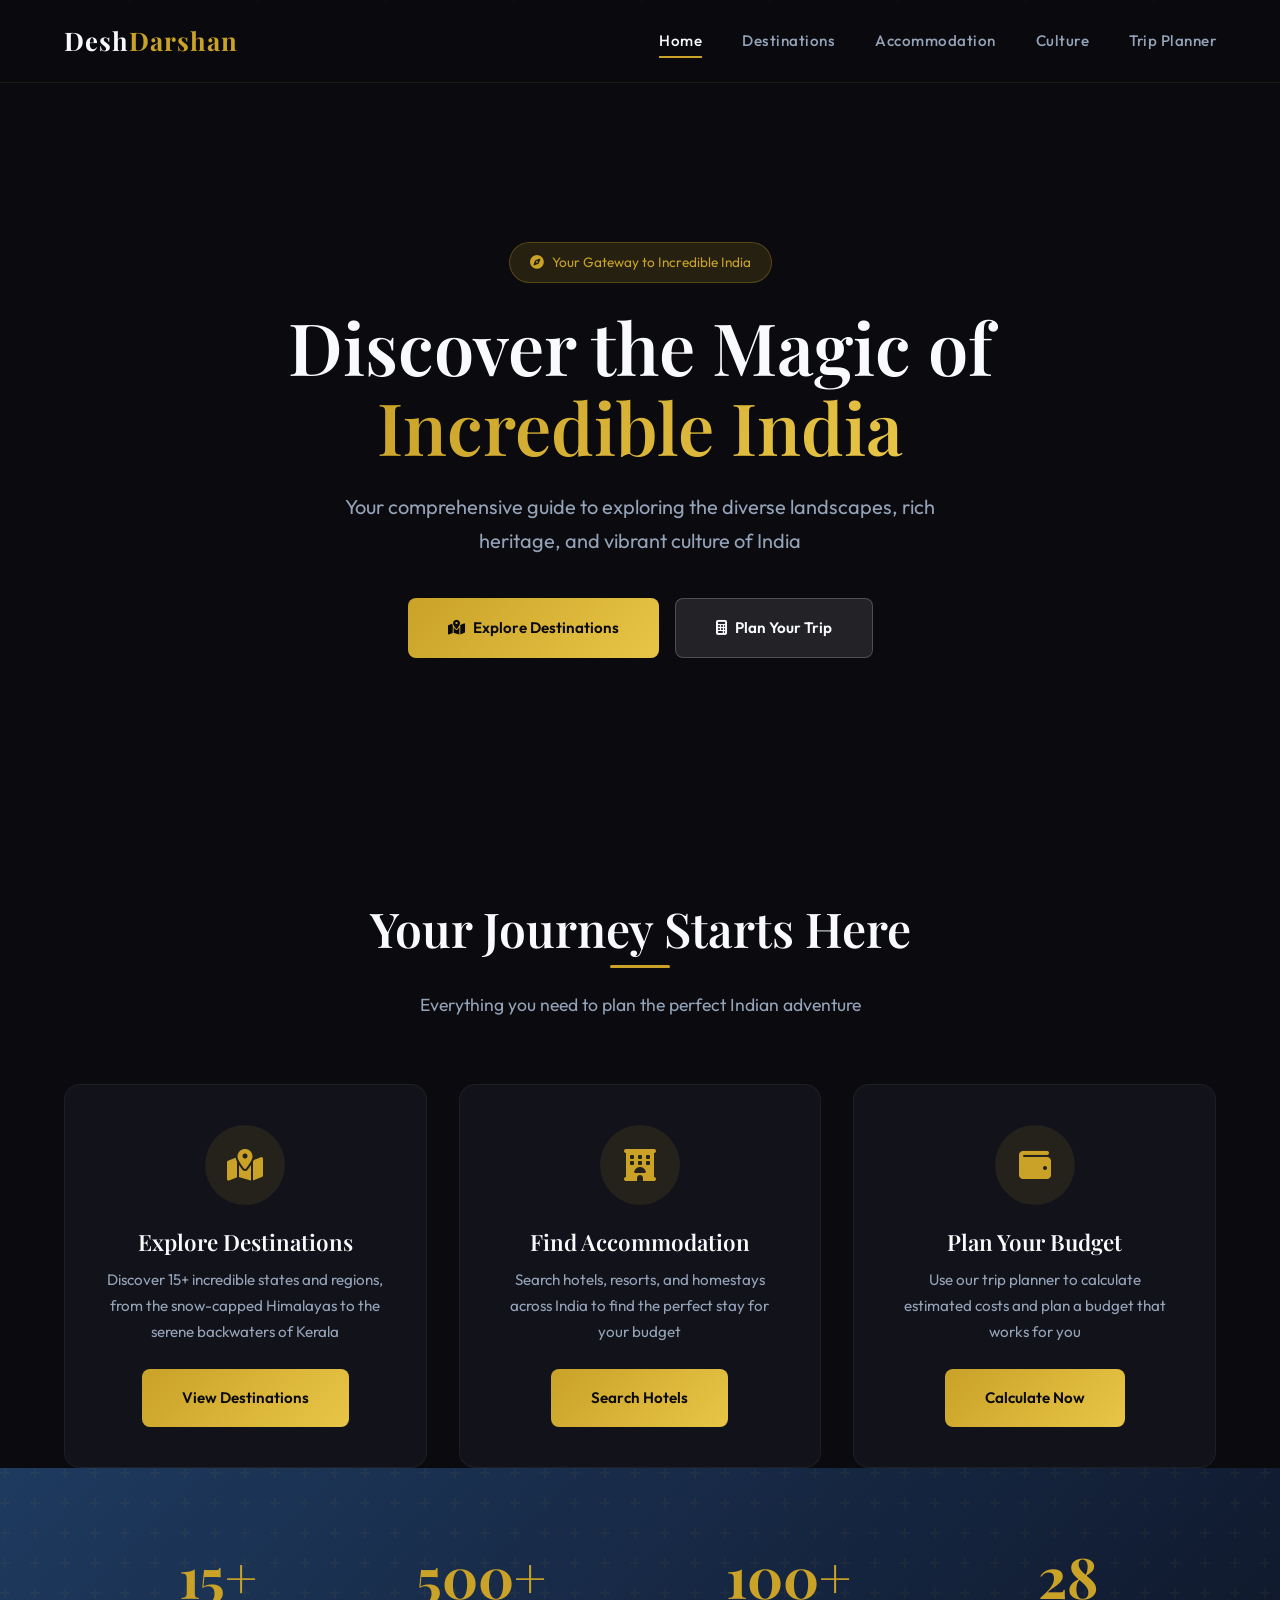
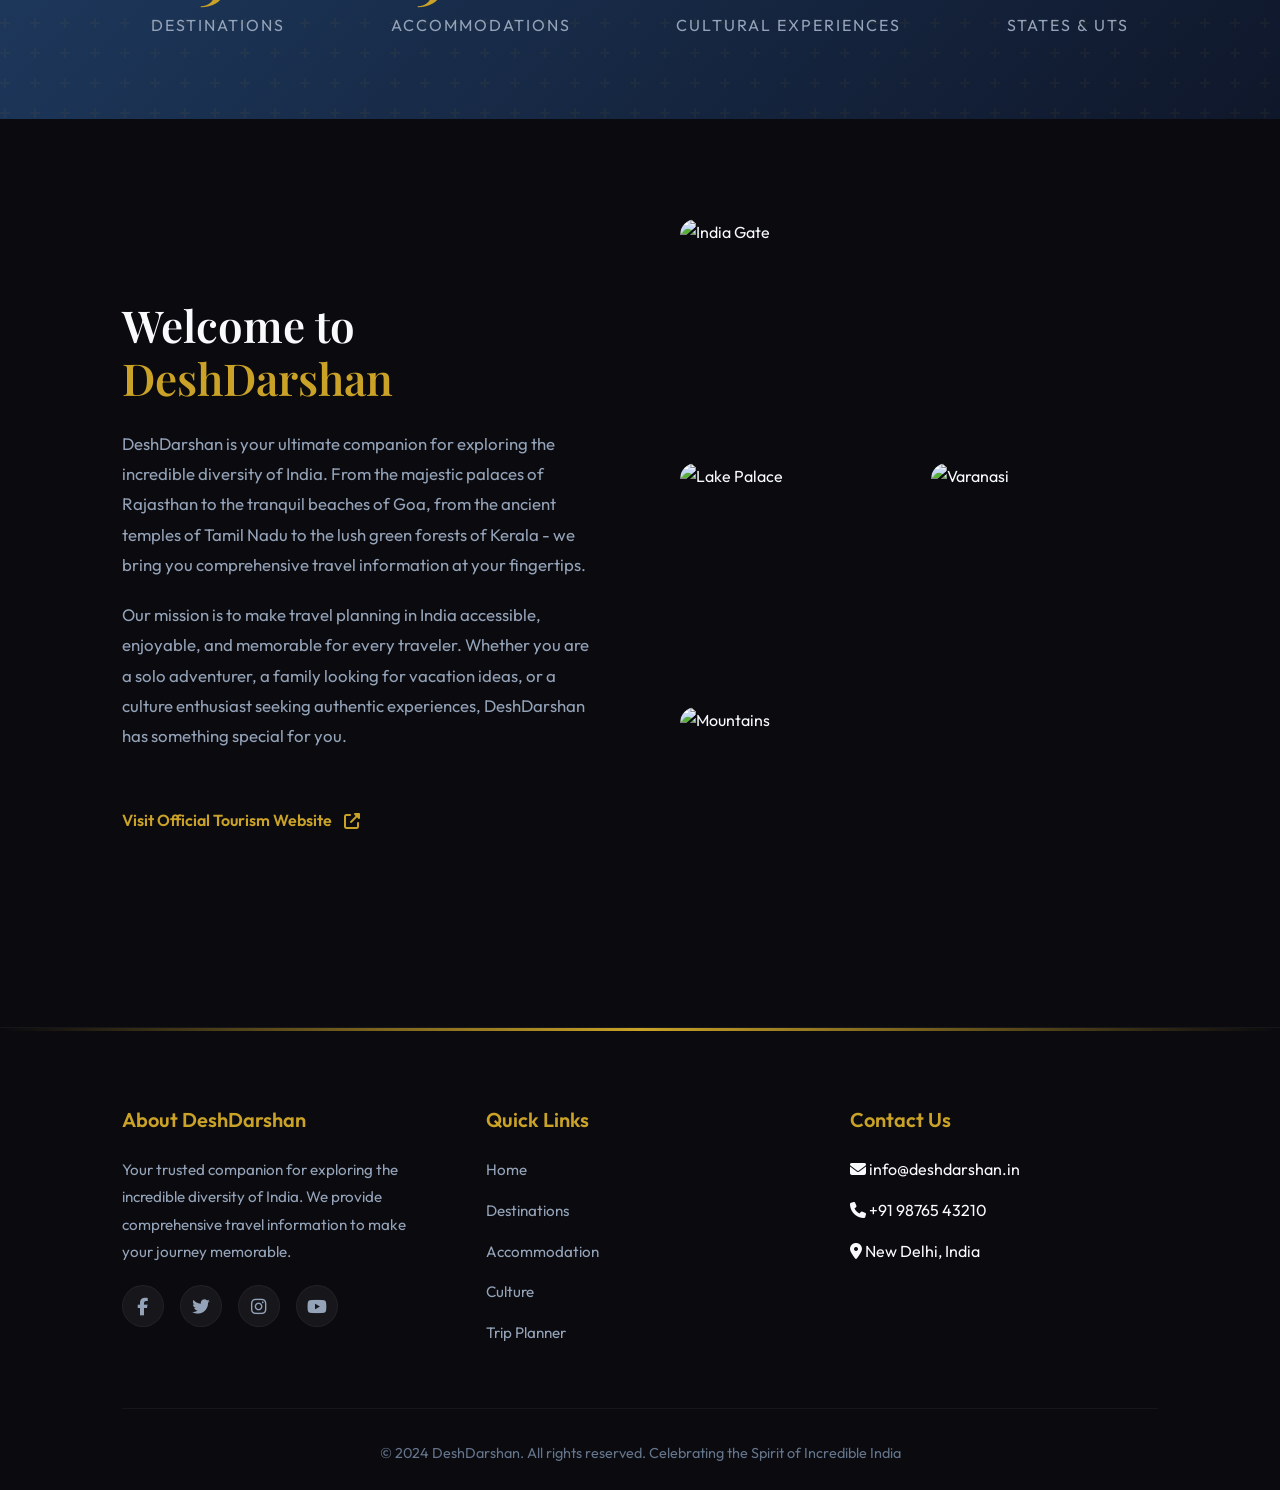
==== index.html @ c4e01e89 "DeshDarshan - India Travel Planner" ====
<!DOCTYPE html>
<html lang="en">
<head>
    <meta charset="UTF-8">
    <meta name="viewport" content="width=device-width, initial-scale=1.0">
    <title>DeshDarshan - Smart Indian Travel Planner</title>
    <link rel="stylesheet" href="css/styles.css">
    <link rel="stylesheet" href="https://cdnjs.cloudflare.com/ajax/libs/font-awesome/6.5.1/css/all.min.css">
</head>
<body>
    <nav class="navbar">
        <a href="index.html" class="logo">Desh<span>Darshan</span></a>
        <ul class="nav-links">
            <li><a href="index.html" class="active">Home</a></li>
            <li><a href="destinations.html">Destinations</a></li>
            <li><a href="accommodation.html">Accommodation</a></li>
            <li><a href="culture.html">Culture</a></li>
            <li><a href="tripplanner.html">Trip Planner</a></li>
        </ul>
        <div class="mobile-toggle">
            <span></span>
            <span></span>
            <span></span>
        </div>
    </nav>

    <section class="hero">
        <div class="hero-bg">
            <img src="https://images.unsplash.com/photo-1524492412937-b28074a5d7da?w=1920&q=80" alt="Taj Mahal">
        </div>
        <div class="hero-overlay"></div>
        <div class="hero-particles">
            <div class="particle" style="left: 10%; animation-delay: 0s;"></div>
            <div class="particle" style="left: 20%; animation-delay: 2s;"></div>
            <div class="particle" style="left: 30%; animation-delay: 4s;"></div>
            <div class="particle" style="left: 40%; animation-delay: 1s;"></div>
            <div class="particle" style="left: 50%; animation-delay: 3s;"></div>
            <div class="particle" style="left: 60%; animation-delay: 5s;"></div>
            <div class="particle" style="left: 70%; animation-delay: 2.5s;"></div>
            <div class="particle" style="left: 80%; animation-delay: 4.5s;"></div>
            <div class="particle" style="left: 90%; animation-delay: 1.5s;"></div>
        </div>
        <div class="hero-content">
            <div class="hero-badge">
                <i class="fas fa-compass"></i>
                Your Gateway to Incredible India
            </div>
            <h1>Discover the Magic of <span>Incredible India</span></h1>
            <p>Your comprehensive guide to exploring the diverse landscapes, rich heritage, and vibrant culture of India</p>
            <div class="hero-buttons">
                <a href="destinations.html" class="btn btn-primary">
                    <i class="fas fa-map-marked-alt"></i> Explore Destinations
                </a>
                <a href="tripplanner.html" class="btn btn-secondary">
                    <i class="fas fa-calculator"></i> Plan Your Trip
                </a>
            </div>
        </div>
    </section>

    <section class="container">
        <div class="section-header">
            <h2>Your Journey Starts <span>Here</span></h2>
            <p>Everything you need to plan the perfect Indian adventure</p>
        </div>
        <div class="features-grid">
            <div class="feature-card">
                <div class="feature-icon">
                    <i class="fas fa-map-marked-alt"></i>
                </div>
                <h3>Explore Destinations</h3>
                <p>Discover 15+ incredible states and regions, from the snow-capped Himalayas to the serene backwaters of Kerala</p>
                <a href="destinations.html" class="btn btn-primary">View Destinations</a>
            </div>
            <div class="feature-card">
                <div class="feature-icon">
                    <i class="fas fa-hotel"></i>
                </div>
                <h3>Find Accommodation</h3>
                <p>Search hotels, resorts, and homestays across India to find the perfect stay for your budget</p>
                <a href="accommodation.html" class="btn btn-primary">Search Hotels</a>
            </div>
            <div class="feature-card">
                <div class="feature-icon">
                    <i class="fas fa-wallet"></i>
                </div>
                <h3>Plan Your Budget</h3>
                <p>Use our trip planner to calculate estimated costs and plan a budget that works for you</p>
                <a href="tripplanner.html" class="btn btn-primary">Calculate Now</a>
            </div>
        </div>
    </section>

    <div class="stats-bar">
        <div class="container">
            <div class="stats-grid">
                <div class="stat-item">
                    <div class="stat-number">15+</div>
                    <div class="stat-label">Destinations</div>
                </div>
                <div class="stat-item">
                    <div class="stat-number">500+</div>
                    <div class="stat-label">Accommodations</div>
                </div>
                <div class="stat-item">
                    <div class="stat-number">100+</div>
                    <div class="stat-label">Cultural Experiences</div>
                </div>
                <div class="stat-item">
                    <div class="stat-number">28</div>
                    <div class="stat-label">States & UTs</div>
                </div>
            </div>
        </div>
    </div>

    <section class="about-section">
        <div class="container">
            <div class="about-content">
                <div class="about-text">
                    <h2>Welcome to <span>DeshDarshan</span></h2>
                    <p>DeshDarshan is your ultimate companion for exploring the incredible diversity of India. From the majestic palaces of Rajasthan to the tranquil beaches of Goa, from the ancient temples of Tamil Nadu to the lush green forests of Kerala - we bring you comprehensive travel information at your fingertips.</p>
                    <p>Our mission is to make travel planning in India accessible, enjoyable, and memorable for every traveler. Whether you are a solo adventurer, a family looking for vacation ideas, or a culture enthusiast seeking authentic experiences, DeshDarshan has something special for you.</p>
                    <a href="https://tourism.gov.in" target="_blank" rel="noopener noreferrer" class="about-link">
                        Visit Official Tourism Website <i class="fas fa-external-link-alt"></i>
                    </a>
                </div>
                <div class="about-visual">
                    <div class="visual-box">
                        <img src="https://images.unsplash.com/photo-1564507592333-c60657eea523?w=600&q=80" alt="India Gate">
                    </div>
                    <div class="visual-box">
                        <img src="https://images.unsplash.com/photo-1477587458883-47145ed94245?w=600&q=80" alt="Lake Palace">
                    </div>
                    <div class="visual-box">
                        <img src="https://images.unsplash.com/photo-1585135497273-1a86b09fe70e?w=600&q=80" alt="Varanasi">
                    </div>
                    <div class="visual-box">
                        <img src="https://images.unsplash.com/photo-1528181304800-259b08848526?w=600&q=80" alt="Mountains">
                    </div>
                </div>
            </div>
        </div>
    </section>

    <footer class="footer">
        <div class="container">
            <div class="footer-grid">
                <div class="footer-col">
                    <h3>About DeshDarshan</h3>
                    <p>Your trusted companion for exploring the incredible diversity of India. We provide comprehensive travel information to make your journey memorable.</p>
                    <div class="social-links">
                        <a href="#"><i class="fab fa-facebook-f"></i></a>
                        <a href="#"><i class="fab fa-twitter"></i></a>
                        <a href="#"><i class="fab fa-instagram"></i></a>
                        <a href="#"><i class="fab fa-youtube"></i></a>
                    </div>
                </div>
                <div class="footer-col">
                    <h3>Quick Links</h3>
                    <ul>
                        <li><a href="index.html">Home</a></li>
                        <li><a href="destinations.html">Destinations</a></li>
                        <li><a href="accommodation.html">Accommodation</a></li>
                        <li><a href="culture.html">Culture</a></li>
                        <li><a href="tripplanner.html">Trip Planner</a></li>
                    </ul>
                </div>
                <div class="footer-col">
                    <h3>Contact Us</h3>
                    <ul>
                        <li><i class="fas fa-envelope"></i> info@deshdarshan.in</li>
                        <li><i class="fas fa-phone"></i> +91 98765 43210</li>
                        <li><i class="fas fa-map-marker-alt"></i> New Delhi, India</li>
                    </ul>
                </div>
            </div>
            <div class="footer-bottom">
                <p>&copy; 2024 DeshDarshan. All rights reserved. Celebrating the Spirit of Incredible India</p>
            </div>
        </div>
    </footer>

    <script src="js/main.js"></script>
    <script>
        window.addEventListener('scroll', function() {
            const navbar = document.querySelector('.navbar');
            if (window.scrollY > 50) {
                navbar.classList.add('scrolled');
            } else {
                navbar.classList.remove('scrolled');
            }
        });
    </script>
</body>
</html>
---- css/styles.css ----
@import url('https://fonts.googleapis.com/css2?family=Outfit:wght@300;400;500;600;700&family=Playfair+Display:wght@400;500;600;700&display=swap');

:root {
    --primary: #0f172a;
    --secondary: #1e3a5f;
    --accent: #c9a227;
    --accent-light: #e8c547;
    --bg-dark: #0a0a0f;
    --bg-card: #12121a;
    --bg-elevated: #1a1a25;
    --text-primary: #f8fafc;
    --text-secondary: #94a3b8;
    --text-muted: #64748b;
    --gradient-1: linear-gradient(135deg, #1e3a5f 0%, #0f172a 100%);
    --gradient-2: linear-gradient(135deg, #c9a227 0%, #e8c547 100%);
    --gradient-3: linear-gradient(135deg, #1a1a25 0%, #0a0a0f 100%);
    --shadow-sm: 0 4px 20px rgba(0,0,0,0.3);
    --shadow-md: 0 8px 40px rgba(0,0,0,0.4);
    --shadow-lg: 0 20px 60px rgba(0,0,0,0.5);
    --shadow-glow: 0 0 40px rgba(201, 162, 39, 0.15);
    --radius-sm: 8px;
    --radius-md: 16px;
    --radius-lg: 24px;
    --transition: all 0.4s cubic-bezier(0.4, 0, 0.2, 1);
}

* {
    margin: 0;
    padding: 0;
    box-sizing: border-box;
}

html {
    scroll-behavior: smooth;
}

body {
    font-family: 'Outfit', sans-serif;
    background-color: var(--bg-dark);
    color: var(--text-primary);
    line-height: 1.7;
    overflow-x: hidden;
}

h1, h2, h3, h4 {
    font-family: 'Playfair Display', serif;
    font-weight: 600;
    line-height: 1.2;
}

a {
    text-decoration: none;
    color: inherit;
    transition: var(--transition);
}

img {
    max-width: 100%;
    height: auto;
    display: block;
}

.container {
    max-width: 1400px;
    margin: 0 auto;
    padding: 0 5%;
}

/* ========== NAVIGATION ========== */
.navbar {
    position: fixed;
    top: 0;
    left: 0;
    right: 0;
    z-index: 1000;
    background: rgba(10, 10, 15, 0.85);
    backdrop-filter: blur(20px);
    border-bottom: 1px solid rgba(201, 162, 39, 0.1);
    padding: 1.2rem 5%;
    display: flex;
    justify-content: space-between;
    align-items: center;
    transition: var(--transition);
}

.navbar.scrolled {
    padding: 0.8rem 5%;
    background: rgba(10, 10, 15, 0.95);
}

.logo {
    font-family: 'Playfair Display', serif;
    font-size: 1.6rem;
    font-weight: 700;
    color: var(--text-primary);
    letter-spacing: 1px;
    position: relative;
}

.logo span {
    color: var(--accent);
}

.nav-links {
    display: flex;
    list-style: none;
    gap: 2.5rem;
}

.nav-links a {
    color: var(--text-secondary);
    font-weight: 500;
    font-size: 0.95rem;
    letter-spacing: 0.5px;
    position: relative;
    padding: 0.5rem 0;
}

.nav-links a::after {
    content: '';
    position: absolute;
    bottom: 0;
    left: 0;
    width: 0;
    height: 2px;
    background: var(--accent);
    transition: var(--transition);
}

.nav-links a:hover,
.nav-links a.active {
    color: var(--text-primary);
}

.nav-links a:hover::after,
.nav-links a.active::after {
    width: 100%;
}

.mobile-toggle {
    display: none;
    flex-direction: column;
    gap: 6px;
    cursor: pointer;
    padding: 5px;
}

.mobile-toggle span {
    width: 28px;
    height: 2px;
    background: var(--text-primary);
    border-radius: 2px;
    transition: var(--transition);
}

/* ========== HERO SECTION ========== */
.hero {
    height: 100vh;
    position: relative;
    display: flex;
    align-items: center;
    justify-content: center;
    overflow: hidden;
}

.hero-bg {
    position: absolute;
    inset: 0;
    z-index: -1;
}

.hero-bg img {
    width: 100%;
    height: 100%;
    object-fit: cover;
    transform: scale(1.1);
    animation: heroZoom 20s ease-in-out infinite alternate;
}

@keyframes heroZoom {
    from { transform: scale(1.1); }
    to { transform: scale(1.2); }
}

.hero-overlay {
    position: absolute;
    inset: 0;
    background: linear-gradient(180deg, 
        rgba(10, 10, 15, 0.7) 0%, 
        rgba(10, 10, 15, 0.5) 50%,
        rgba(10, 10, 15, 0.9) 100%);
}

.hero-particles {
    position: absolute;
    inset: 0;
    overflow: hidden;
}

.particle {
    position: absolute;
    width: 4px;
    height: 4px;
    background: var(--accent);
    border-radius: 50%;
    opacity: 0.3;
    animation: float 15s infinite;
}

@keyframes float {
    0%, 100% { transform: translateY(100vh) rotate(0deg); opacity: 0; }
    10% { opacity: 0.3; }
    90% { opacity: 0.3; }
    100% { transform: translateY(-100vh) rotate(720deg); opacity: 0; }
}

.hero-content {
    text-align: center;
    max-width: 900px;
    padding: 0 5%;
    position: relative;
    z-index: 1;
}

.hero-badge {
    display: inline-flex;
    align-items: center;
    gap: 0.5rem;
    background: rgba(201, 162, 39, 0.15);
    border: 1px solid rgba(201, 162, 39, 0.3);
    padding: 0.5rem 1.25rem;
    border-radius: 50px;
    font-size: 0.85rem;
    color: var(--accent);
    margin-bottom: 1.5rem;
    animation: fadeInDown 1s ease 0.2s both;
}

.hero h1 {
    font-size: 4.5rem;
    margin-bottom: 1.5rem;
    line-height: 1.1;
    animation: fadeInUp 1s ease 0.4s both;
}

.hero h1 span {
    background: var(--gradient-2);
    -webkit-background-clip: text;
    -webkit-text-fill-color: transparent;
    background-clip: text;
}

.hero p {
    font-size: 1.25rem;
    color: var(--text-secondary);
    margin-bottom: 2.5rem;
    max-width: 600px;
    margin-left: auto;
    margin-right: auto;
    animation: fadeInUp 1s ease 0.6s both;
}

.hero-buttons {
    display: flex;
    gap: 1rem;
    justify-content: center;
    flex-wrap: wrap;
    animation: fadeInUp 1s ease 0.8s both;
}

@keyframes fadeInUp {
    from { opacity: 0; transform: translateY(30px); }
    to { opacity: 1; transform: translateY(0); }
}

@keyframes fadeInDown {
    from { opacity: 0; transform: translateY(-20px); }
    to { opacity: 1; transform: translateY(0); }
}

.btn {
    padding: 1rem 2.5rem;
    border-radius: var(--radius-sm);
    font-weight: 600;
    font-size: 0.95rem;
    cursor: pointer;
    transition: var(--transition);
    border: none;
    display: inline-flex;
    align-items: center;
    gap: 0.5rem;
    position: relative;
    overflow: hidden;
}

.btn-primary {
    background: var(--gradient-2);
    color: var(--bg-dark);
}

.btn-primary:hover {
    transform: translateY(-3px);
    box-shadow: 0 10px 30px rgba(201, 162, 39, 0.4);
}

.btn-secondary {
    background: rgba(255, 255, 255, 0.1);
    color: var(--text-primary);
    border: 1px solid rgba(255, 255, 255, 0.2);
    backdrop-filter: blur(10px);
}

.btn-secondary:hover {
    background: rgba(255, 255, 255, 0.2);
    transform: translateY(-3px);
}

/* ========== 3D CARDS ========== */
.glass-card {
    background: rgba(18, 18, 26, 0.7);
    backdrop-filter: blur(20px);
    border: 1px solid rgba(255, 255, 255, 0.08);
    border-radius: var(--radius-md);
    overflow: hidden;
    transition: var(--transition);
}

.glass-card:hover {
    transform: translateY(-10px) scale(1.02);
    border-color: rgba(201, 162, 39, 0.3);
    box-shadow: var(--shadow-glow);
}

/* ========== SECTIONS ========== */
section {
    padding: 100px 5%;
    position: relative;
}

.section-header {
    text-align: center;
    margin-bottom: 4rem;
}

.section-header h2 {
    font-size: 3rem;
    margin-bottom: 1rem;
    position: relative;
    display: inline-block;
}

.section-header h2::after {
    content: '';
    position: absolute;
    bottom: -10px;
    left: 50%;
    transform: translateX(-50%);
    width: 60px;
    height: 3px;
    background: var(--accent);
    border-radius: 2px;
}

.section-header p {
    color: var(--text-secondary);
    font-size: 1.1rem;
    max-width: 600px;
    margin: 1rem auto 0;
}

/* ========== FEATURES GRID ========== */
.features-grid {
    display: grid;
    grid-template-columns: repeat(auto-fit, minmax(320px, 1fr));
    gap: 2rem;
}

.feature-card {
    background: var(--bg-card);
    border-radius: var(--radius-md);
    padding: 2.5rem;
    text-align: center;
    border: 1px solid rgba(255, 255, 255, 0.05);
    transition: var(--transition);
    position: relative;
    overflow: hidden;
}

.feature-card::before {
    content: '';
    position: absolute;
    top: 0;
    left: 0;
    right: 0;
    height: 3px;
    background: var(--gradient-2);
    transform: scaleX(0);
    transition: var(--transition);
}

.feature-card:hover::before {
    transform: scaleX(1);
}

.feature-card:hover {
    transform: translateY(-8px);
    box-shadow: var(--shadow-lg);
}

.feature-icon {
    width: 80px;
    height: 80px;
    margin: 0 auto 1.5rem;
    background: rgba(201, 162, 39, 0.1);
    border-radius: 50%;
    display: flex;
    align-items: center;
    justify-content: center;
    font-size: 2rem;
    color: var(--accent);
    transition: var(--transition);
}

.feature-card:hover .feature-icon {
    background: var(--accent);
    color: var(--bg-dark);
    transform: scale(1.1);
}

.feature-card h3 {
    font-size: 1.4rem;
    margin-bottom: 0.75rem;
    color: var(--text-primary);
}

.feature-card p {
    color: var(--text-secondary);
    margin-bottom: 1.5rem;
    font-size: 0.95rem;
}

/* ========== STATS BAR ========== */
.stats-bar {
    background: var(--gradient-1);
    padding: 80px 5%;
    position: relative;
    overflow: hidden;
}

.stats-bar::before {
    content: '';
    position: absolute;
    inset: 0;
    background: url("data:image/svg+xml,%3Csvg width='60' height='60' viewBox='0 0 60 60' xmlns='http://www.w3.org/2000/svg'%3E%3Cg fill='none' fill-rule='evenodd'%3E%3Cg fill='%23c9a227' fill-opacity='0.05'%3E%3Cpath d='M36 34v-4h-2v4h-4v2h4v4h2v-4h4v-2h-4zm0-30V0h-2v4h-4v2h4v4h2V6h4V4h-4zM6 34v-4H4v4H0v2h4v4h2v-4h4v-2H6zM6 4V0H4v4H0v2h4v4h2V6h4V4H6z'/%3E%3C/g%3E%3C/g%3E%3C/svg%3E");
}

.stats-grid {
    display: flex;
    justify-content: space-around;
    flex-wrap: wrap;
    gap: 3rem;
    position: relative;
}

.stat-item {
    text-align: center;
}

.stat-number {
    font-size: 3.5rem;
    font-weight: 700;
    color: var(--accent);
    font-family: 'Playfair Display', serif;
    line-height: 1;
}

.stat-label {
    color: var(--text-secondary);
    font-size: 1rem;
    margin-top: 0.5rem;
    text-transform: uppercase;
    letter-spacing: 2px;
}

/* ========== ABOUT SECTION ========== */
.about-section {
    background: var(--bg-dark);
}

.about-content {
    display: grid;
    grid-template-columns: 1fr 1fr;
    gap: 5rem;
    align-items: center;
}

.about-text h2 {
    font-size: 2.75rem;
    margin-bottom: 1.5rem;
}

.about-text h2 span {
    color: var(--accent);
}

.about-text p {
    color: var(--text-secondary);
    margin-bottom: 1.25rem;
    font-size: 1.05rem;
    line-height: 1.8;
}

.about-link {
    display: inline-flex;
    align-items: center;
    gap: 0.75rem;
    color: var(--accent);
    font-weight: 600;
    margin-top: 1.5rem;
    padding: 0.75rem 0;
    position: relative;
}

.about-link::after {
    content: '';
    position: absolute;
    bottom: 0;
    left: 0;
    width: 0;
    height: 2px;
    background: var(--accent);
    transition: var(--transition);
}

.about-link:hover::after {
    width: 100%;
}

.about-link i {
    transition: var(--transition);
}

.about-link:hover i {
    transform: translateX(5px);
}

.about-visual {
    display: grid;
    grid-template-columns: 1fr 1fr;
    gap: 1.5rem;
    position: relative;
}

.about-visual::before {
    content: '';
    position: absolute;
    inset: -20px;
    border: 1px solid rgba(201, 162, 39, 0.2);
    border-radius: var(--radius-lg);
    z-index: -1;
}

.visual-box {
    height: 220px;
    border-radius: var(--radius-md);
    overflow: hidden;
    position: relative;
}

.visual-box img {
    width: 100%;
    height: 100%;
    object-fit: cover;
    transition: var(--transition);
}

.visual-box:hover img {
    transform: scale(1.1);
}

.visual-box:first-child {
    grid-column: span 2;
}

/* ========== DESTINATIONS GRID ========== */
.destinations-grid {
    display: grid;
    grid-template-columns: repeat(auto-fill, minmax(360px, 1fr));
    gap: 2rem;
}

.destination-card {
    background: var(--bg-card);
    border-radius: var(--radius-md);
    overflow: hidden;
    border: 1px solid rgba(255, 255, 255, 0.05);
    transition: var(--transition);
}

.destination-card:hover {
    transform: translateY(-10px) rotateX(2deg);
    box-shadow: var(--shadow-lg);
    border-color: rgba(201, 162, 39, 0.2);
}

.destination-image {
    height: 200px;
    position: relative;
    overflow: hidden;
}

.destination-image img {
    width: 100%;
    height: 100%;
    object-fit: cover;
    transition: var(--transition);
}

.destination-card:hover .destination-image img {
    transform: scale(1.15);
}

.destination-image::after {
    content: '';
    position: absolute;
    bottom: 0;
    left: 0;
    right: 0;
    height: 80px;
    background: linear-gradient(transparent, var(--bg-card));
}

.destination-content {
    padding: 1.75rem;
}

.destination-content h3 {
    font-size: 1.35rem;
    margin-bottom: 0.25rem;
    color: var(--text-primary);
}

.destination-subtitle {
    color: var(--accent);
    font-weight: 500;
    font-size: 0.85rem;
    margin-bottom: 1rem;
    letter-spacing: 1px;
    text-transform: uppercase;
}

.destination-list {
    margin-bottom: 1rem;
}

.destination-list h4 {
    font-size: 0.75rem;
    color: var(--accent);
    font-family: 'Outfit', sans-serif;
    font-weight: 600;
    margin-bottom: 0.35rem;
    text-transform: uppercase;
    letter-spacing: 1.5px;
}

.destination-list ul {
    list-style: none;
    font-size: 0.9rem;
    color: var(--text-secondary);
}

.destination-list li {
    padding: 0.2rem 0;
    padding-left: 1rem;
    position: relative;
}

.destination-list li::before {
    content: '';
    position: absolute;
    left: 0;
    top: 50%;
    transform: translateY(-50%);
    width: 4px;
    height: 4px;
    background: var(--accent);
    border-radius: 50%;
}

/* ========== ACCOMMODATION SEARCH ========== */
.search-section {
    background: var(--gradient-1);
    padding: 80px 5%;
    text-align: center;
    position: relative;
}

.search-section::before {
    content: '';
    position: absolute;
    top: -50%;
    right: -20%;
    width: 60%;
    height: 200%;
    background: radial-gradient(circle, rgba(201, 162, 39, 0.1) 0%, transparent 70%);
    pointer-events: none;
}

.search-section h2 {
    color: var(--text-light);
    font-size: 2.25rem;
    margin-bottom: 2rem;
    position: relative;
}

.search-box {
    display: flex;
    max-width: 650px;
    margin: 0 auto 2.5rem;
    background: var(--bg-card);
    border-radius: var(--radius-lg);
    overflow: hidden;
    border: 1px solid rgba(255, 255, 255, 0.1);
    box-shadow: var(--shadow-md);
}

.search-box input {
    flex: 1;
    padding: 1.25rem 1.75rem;
    border: none;
    background: transparent;
    font-size: 1rem;
    font-family: 'Outfit', sans-serif;
    color: var(--text-primary);
    outline: none;
}

.search-box input::placeholder {
    color: var(--text-muted);
}

.search-box button {
    padding: 1.25rem 2.5rem;
    background: var(--accent);
    border: none;
    color: var(--bg-dark);
    font-weight: 600;
    cursor: pointer;
    transition: var(--transition);
    font-family: 'Outfit', sans-serif;
}

.search-box button:hover {
    background: var(--accent-light);
}

.filter-pills {
    display: flex;
    justify-content: center;
    gap: 1rem;
    flex-wrap: wrap;
}

.filter-pill {
    padding: 0.6rem 1.75rem;
    border-radius: 50px;
    background: rgba(255, 255, 255, 0.08);
    color: var(--text-secondary);
    cursor: pointer;
    transition: var(--transition);
    border: 1px solid rgba(255, 255, 255, 0.1);
    font-size: 0.9rem;
}

.filter-pill:hover,
.filter-pill.active {
    background: var(--accent);
    color: var(--bg-dark);
    border-color: var(--accent);
}

/* ========== ACCOMMODATION RESULTS ========== */
.results-section {
    padding: 80px 5%;
}

.accommodations-grid {
    display: grid;
    grid-template-columns: repeat(auto-fill, minmax(340px, 1fr));
    gap: 2rem;
}

.accommodation-card {
    background: var(--bg-card);
    border-radius: var(--radius-md);
    overflow: hidden;
    border: 1px solid rgba(255, 255, 255, 0.05);
    transition: var(--transition);
}

.accommodation-card:hover {
    transform: translateY(-8px);
    box-shadow: var(--shadow-lg);
    border-color: rgba(201, 162, 39, 0.2);
}

.accommodation-image {
    height: 180px;
    position: relative;
    overflow: hidden;
}

.accommodation-image img {
    width: 100%;
    height: 100%;
    object-fit: cover;
    transition: var(--transition);
}

.accommodation-card:hover .accommodation-image img {
    transform: scale(1.1);
}

.accommodation-content {
    padding: 1.75rem;
}

.accommodation-content h3 {
    font-size: 1.25rem;
    color: var(--text-primary);
    margin-bottom: 0.5rem;
}

.accommodation-location {
    color: var(--text-muted);
    font-size: 0.9rem;
    margin-bottom: 0.75rem;
    display: flex;
    align-items: center;
    gap: 0.4rem;
}

.price-indicator {
    color: var(--accent);
    font-weight: 700;
    font-size: 1.15rem;
    margin-bottom: 0.75rem;
}

.type-badge {
    display: inline-block;
    padding: 0.3rem 0.9rem;
    border-radius: 50px;
    font-size: 0.8rem;
    font-weight: 600;
    margin-bottom: 0.75rem;
    text-transform: uppercase;
    letter-spacing: 0.5px;
}

.type-badge.hotel {
    background: rgba(59, 130, 246, 0.15);
    color: #60a5fa;
}

.type-badge.resort {
    background: rgba(34, 197, 94, 0.15);
    color: #4ade80;
}

.type-badge.homestay {
    background: rgba(249, 115, 22, 0.15);
    color: #fb923c;
}

.rating {
    color: var(--accent);
    font-size: 0.9rem;
    margin-bottom: 0.5rem;
}

.amenities {
    display: flex;
    gap: 0.75rem;
    margin-top: 1rem;
    font-size: 1.1rem;
    color: var(--text-muted);
}

.no-results {
    text-align: center;
    padding: 4rem;
    color: var(--text-muted);
    font-size: 1.1rem;
    grid-column: 1 / -1;
}

/* ========== CULTURE SECTIONS ========== */
.culture-hero {
    height: 70vh;
    position: relative;
    display: flex;
    align-items: center;
    justify-content: center;
    text-align: center;
    padding: 0 5%;
    margin-top: 70px;
    overflow: hidden;
}

.culture-hero-bg {
    position: absolute;
    inset: 0;
    z-index: -1;
}

.culture-hero-bg img {
    width: 100%;
    height: 100%;
    object-fit: cover;
}

.culture-hero-overlay {
    position: absolute;
    inset: 0;
    background: linear-gradient(135deg, rgba(15, 23, 42, 0.92), rgba(30, 58, 95, 0.88));
}

.culture-hero h1 {
    font-size: 3.5rem;
    color: var(--text-light);
    margin-bottom: 1rem;
    position: relative;
}

.culture-hero p {
    color: rgba(255, 255, 255, 0.8);
    font-size: 1.2rem;
    max-width: 600px;
    margin: 0 auto;
}

.culture-section {
    padding: 100px 5%;
    background: var(--bg-dark);
}

.culture-section:nth-child(even) {
    background: var(--bg-card);
}

.culture-section h2 {
    font-size: 2.25rem;
    margin-bottom: 3rem;
    text-align: center;
    color: var(--text-primary);
    position: relative;
}

.culture-section h2::after {
    content: '';
    position: absolute;
    bottom: -15px;
    left: 50%;
    transform: translateX(-50%);
    width: 50px;
    height: 3px;
    background: var(--accent);
    border-radius: 2px;
}

.culture-grid {
    display: grid;
    grid-template-columns: repeat(auto-fill, minmax(300px, 1fr));
    gap: 2rem;
}

.culture-card {
    background: var(--bg-elevated);
    border-radius: var(--radius-md);
    padding: 2rem;
    text-align: center;
    border: 1px solid rgba(255, 255, 255, 0.05);
    transition: var(--transition);
}

.culture-card:hover {
    transform: translateY(-8px);
    box-shadow: var(--shadow-lg);
    border-color: rgba(201, 162, 39, 0.2);
}

.culture-icon {
    width: 90px;
    height: 90px;
    margin: 0 auto 1.25rem;
    background: rgba(201, 162, 39, 0.1);
    border-radius: 50%;
    display: flex;
    align-items: center;
    justify-content: center;
    font-size: 2.5rem;
    color: var(--accent);
    transition: var(--transition);
}

.culture-card:hover .culture-icon {
    background: var(--accent);
    color: var(--bg-dark);
    transform: scale(1.1);
}

.culture-card h3 {
    color: var(--text-primary);
    margin-bottom: 0.75rem;
    font-size: 1.25rem;
}

.culture-card p {
    color: var(--text-secondary);
    font-size: 0.95rem;
    line-height: 1.7;
}

.cuisine-grid {
    display: grid;
    grid-template-columns: repeat(auto-fit, minmax(320px, 1fr));
    gap: 2rem;
}

.cuisine-region {
    background: var(--bg-elevated);
    border-radius: var(--radius-md);
    padding: 2rem;
    border: 1px solid rgba(255, 255, 255, 0.05);
}

.cuisine-region h3 {
    color: var(--accent);
    margin-bottom: 1.25rem;
    padding-bottom: 0.75rem;
    border-bottom: 1px solid rgba(201, 162, 39, 0.2);
    font-size: 1.2rem;
}

.cuisine-region ul {
    list-style: none;
}

.cuisine-region li {
    padding: 0.6rem 0;
    color: var(--text-secondary);
    display: flex;
    align-items: center;
    gap: 0.75rem;
    border-bottom: 1px solid rgba(255, 255, 255, 0.03);
}

.cuisine-region li:last-child {
    border-bottom: none;
}

/* ========== TRIP PLANNER ========== */
.planner-hero {
    height: 55vh;
    position: relative;
    display: flex;
    align-items: center;
    justify-content: center;
    text-align: center;
    padding: 0 5%;
    margin-top: 70px;
    overflow: hidden;
}

.planner-hero-bg {
    position: absolute;
    inset: 0;
    z-index: -1;
}

.planner-hero-bg img {
    width: 100%;
    height: 100%;
    object-fit: cover;
}

.planner-hero-overlay {
    position: absolute;
    inset: 0;
    background: linear-gradient(135deg, rgba(15, 23, 42, 0.9), rgba(201, 162, 39, 0.3));
}

.planner-hero h1 {
    font-size: 3rem;
    color: var(--text-light);
    margin-bottom: 0.75rem;
    position: relative;
}

.planner-hero p {
    color: rgba(255, 255, 255, 0.85);
    font-size: 1.15rem;
}

.calculator-section {
    padding: 100px 5%;
    background: var(--bg-dark);
}

.calculator-container {
    max-width: 580px;
    margin: 0 auto;
    background: var(--bg-card);
    border-radius: var(--radius-lg);
    padding: 3rem;
    box-shadow: var(--shadow-lg);
    border: 1px solid rgba(255, 255, 255, 0.05);
    position: relative;
    overflow: hidden;
}

.calculator-container::before {
    content: '';
    position: absolute;
    top: 0;
    left: 0;
    right: 0;
    height: 3px;
    background: var(--gradient-2);
}

.calculator-container h2 {
    text-align: center;
    color: var(--text-primary);
    margin-bottom: 2rem;
    font-size: 1.75rem;
}

.form-group {
    margin-bottom: 1.5rem;
}

.form-group label {
    display: block;
    font-weight: 500;
    color: var(--text-secondary);
    margin-bottom: 0.6rem;
    font-size: 0.95rem;
}

.form-group input {
    width: 100%;
    padding: 1rem 1.25rem;
    border: 1px solid rgba(255, 255, 255, 0.1);
    border-radius: var(--radius-sm);
    font-size: 1rem;
    font-family: 'Outfit', sans-serif;
    background: var(--bg-elevated);
    color: var(--text-primary);
    transition: var(--transition);
}

.form-group input:focus {
    outline: none;
    border-color: var(--accent);
    box-shadow: 0 0 0 3px rgba(201, 162, 39, 0.1);
}

.form-group input::placeholder {
    color: var(--text-muted);
}

.form-group .input-prefix {
    position: relative;
}

.form-group .input-prefix span {
    position: absolute;
    left: 1.25rem;
    top: 50%;
    transform: translateY(-50%);
    color: var(--text-muted);
    font-weight: 600;
}

.form-group .input-prefix input {
    padding-left: 2.5rem;
}

.button-group {
    display: flex;
    gap: 1rem;
    margin-top: 2rem;
}

.button-group .btn {
    flex: 1;
    justify-content: center;
}

.results-display {
    margin-top: 2rem;
    padding: 1.75rem;
    background: var(--bg-elevated);
    border-radius: var(--radius-md);
    border: 1px solid rgba(255, 255, 255, 0.05);
    display: none;
}

.results-display.show {
    display: block;
    animation: fadeInUp 0.5s ease;
}

.result-row {
    display: flex;
    justify-content: space-between;
    padding: 0.7rem 0;
    border-bottom: 1px solid rgba(255, 255, 255, 0.05);
}

.result-row:last-child {
    border-bottom: none;
}

.result-row.total {
    font-weight: 600;
    font-size: 1.15rem;
    color: var(--text-primary);
    border-top: 2px solid var(--accent);
    margin-top: 0.5rem;
    padding-top: 1rem;
}

.result-row.total .result-value {
    color: var(--accent);
    font-size: 1.5rem;
    font-family: 'Playfair Display', serif;
}

.tips-section {
    padding: 80px 5%;
    background: var(--bg-card);
}

.tips-section h2 {
    text-align: center;
    color: var(--text-primary);
    margin-bottom: 3rem;
    font-size: 2rem;
    position: relative;
}

.tips-section h2::after {
    content: '';
    position: absolute;
    bottom: -15px;
    left: 50%;
    transform: translateX(-50%);
    width: 50px;
    height: 3px;
    background: var(--accent);
    border-radius: 2px;
}

.tips-grid {
    display: grid;
    grid-template-columns: repeat(auto-fit, minmax(300px, 1fr));
    gap: 1.75rem;
}

.tip-card {
    background: var(--bg-elevated);
    border-radius: var(--radius-md);
    padding: 1.75rem;
    border: 1px solid rgba(255, 255, 255, 0.05);
    border-left: 3px solid var(--accent);
    transition: var(--transition);
}

.tip-card:hover {
    transform: translateX(5px);
    border-left-width: 5px;
}

.tip-card h4 {
    color: var(--text-primary);
    margin-bottom: 0.6rem;
    font-family: 'Outfit', sans-serif;
    font-weight: 600;
    font-size: 1.05rem;
}

.tip-card p {
    color: var(--text-secondary);
    font-size: 0.9rem;
    line-height: 1.7;
}

/* ========== PAGE HEADER ========== */
.page-header {
    padding: 160px 5% 80px;
    background: var(--gradient-1);
    text-align: center;
    position: relative;
    overflow: hidden;
}

.page-header::before {
    content: '';
    position: absolute;
    top: 0;
    left: 0;
    right: 0;
    bottom: 0;
    background: url("data:image/svg+xml,%3Csvg width='40' height='40' viewBox='0 0 40 40' xmlns='http://www.w3.org/2000/svg'%3E%3Cpath d='M20 20.5V18H0v-2h20v-2H0v-2h20v-2H0V8h20V6H0V4h20V2H0V0h22v20h2V0h2v20h2V0h2v20h2V0h2v20h2v2.5zM0 20h20v2H0v-2zm0 4h20v2H0v-2zm0 4h20v2H0v-2z' fill='%23c9a227' fill-opacity='0.03' fill-rule='evenodd'/%3E%3C/svg%3E");
}

.page-header h1 {
    font-size: 3rem;
    color: var(--text-light);
    margin-bottom: 0.75rem;
    position: relative;
}

.page-header p {
    color: rgba(255, 255, 255, 0.7);
    font-size: 1.15rem;
    position: relative;
}

/* ========== FOOTER ========== */
.footer {
    background: var(--bg-dark);
    color: var(--text-light);
    padding: 80px 5% 25px;
    position: relative;
    border-top: 1px solid rgba(255, 255, 255, 0.05);
}

.footer::before {
    content: '';
    position: absolute;
    top: 0;
    left: 0;
    right: 0;
    height: 3px;
    background: linear-gradient(90deg, transparent, var(--accent), transparent);
}

.footer-grid {
    display: grid;
    grid-template-columns: repeat(auto-fit, minmax(260px, 1fr));
    gap: 3.5rem;
    margin-bottom: 3rem;
}

.footer-col h3 {
    color: var(--accent);
    margin-bottom: 1.5rem;
    font-size: 1.25rem;
    font-family: 'Outfit', sans-serif;
}

.footer-col p {
    color: var(--text-secondary);
    line-height: 1.8;
    font-size: 0.95rem;
}

.footer-col ul {
    list-style: none;
}

.footer-col ul li {
    margin-bottom: 0.85rem;
}

.footer-col ul a {
    color: var(--text-secondary);
    transition: var(--transition);
    font-size: 0.95rem;
}

.footer-col ul a:hover {
    color: var(--accent);
    padding-left: 5px;
}

.social-links {
    display: flex;
    gap: 1rem;
    margin-top: 1.25rem;
}

.social-links a {
    width: 42px;
    height: 42px;
    background: rgba(255, 255, 255, 0.05);
    border-radius: 50%;
    display: flex;
    align-items: center;
    justify-content: center;
    font-size: 1.1rem;
    color: var(--text-secondary);
    transition: var(--transition);
    border: 1px solid rgba(255, 255, 255, 0.05);
}

.social-links a:hover {
    background: var(--accent);
    color: var(--bg-dark);
    transform: translateY(-3px);
    border-color: var(--accent);
}

.footer-bottom {
    text-align: center;
    padding-top: 2rem;
    border-top: 1px solid rgba(255, 255, 255, 0.05);
    color: var(--text-muted);
    font-size: 0.9rem;
}

/* ========== RESPONSIVE ========== */
@media (max-width: 1024px) {
    .hero h1 {
        font-size: 3.5rem;
    }
    
    .about-content {
        grid-template-columns: 1fr;
        gap: 3rem;
    }
    
    .about-visual {
        max-width: 500px;
        margin: 0 auto;
    }
}

@media (max-width: 768px) {
    .navbar {
        padding: 1rem;
    }

    .nav-links {
        position: fixed;
        top: 70px;
        left: 0;
        right: 0;
        background: rgba(10, 10, 15, 0.98);
        backdrop-filter: blur(20px);
        flex-direction: column;
        padding: 2rem;
        gap: 1.5rem;
        transform: translateY(-150%);
        transition: var(--transition);
    }

    .nav-links.active {
        transform: translateY(0);
    }

    .mobile-toggle {
        display: flex;
    }

    .hero h1 {
        font-size: 2.5rem;
    }

    .hero p {
        font-size: 1rem;
    }

    .section-header h2 {
        font-size: 2rem;
    }

    .destinations-grid {
        grid-template-columns: 1fr;
    }

    .search-box {
        flex-direction: column;
    }

    .search-box button {
        padding: 1rem;
    }

    .calculator-container {
        padding: 2rem 1.5rem;
    }

    .page-header h1 {
        font-size: 2.25rem;
    }

    .culture-hero h1 {
        font-size: 2.5rem;
    }

    .stats-grid {
        flex-direction: column;
        gap: 2rem;
    }
}

@media (max-width: 480px) {
    .hero h1 {
        font-size: 2rem;
    }

    .btn {
        padding: 0.85rem 1.75rem;
        font-size: 0.9rem;
    }

    .section-header h2 {
        font-size: 1.75rem;
    }

    .features-grid {
        grid-template-columns: 1fr;
    }
}

/* ========== SMOOTH SCROLLBAR ========== */
::-webkit-scrollbar {
    width: 8px;
}

::-webkit-scrollbar-track {
    background: var(--bg-dark);
}

::-webkit-scrollbar-thumb {
    background: var(--accent);
    border-radius: 4px;
}

::-webkit-scrollbar-thumb:hover {
    background: var(--accent-light);
}

/* ========== SELECTION ========== */
::selection {
    background: var(--accent);
    color: var(--bg-dark);
}

/* ========== MAP SECTION ========== */
.map-section {
    padding: 100px 5%;
    background: var(--bg-card);
}

.map-container {
    display: grid;
    grid-template-columns: 1fr 400px;
    gap: 2rem;
    margin-top: 2rem;
}

#destination-map {
    height: 500px;
    border-radius: var(--radius-md);
    overflow: hidden;
    border: 1px solid rgba(255, 255, 255, 0.1);
}

.map-sidebar {
    background: var(--bg-elevated);
    border-radius: var(--radius-md);
    padding: 1.5rem;
    border: 1px solid rgba(255, 255, 255, 0.05);
    max-height: 500px;
    overflow-y: auto;
}

.map-sidebar h3 {
    color: var(--accent);
    margin-bottom: 1rem;
    font-size: 1.2rem;
    font-family: 'Outfit', sans-serif;
}

.route-item {
    background: var(--bg-card);
    border-radius: var(--radius-sm);
    padding: 1rem;
    margin-bottom: 1rem;
    border: 1px solid rgba(255, 255, 255, 0.05);
    cursor: pointer;
    transition: var(--transition);
}

.route-item:hover {
    border-color: var(--accent);
    transform: translateX(5px);
}

.route-item.active {
    border-color: var(--accent);
    background: rgba(201, 162, 39, 0.1);
}

.route-item h4 {
    color: var(--text-primary);
    font-size: 1rem;
    margin-bottom: 0.5rem;
    font-family: 'Outfit', sans-serif;
}

.route-details {
    display: flex;
    gap: 1rem;
    font-size: 0.85rem;
    color: var(--text-secondary);
}

.route-details span {
    display: flex;
    align-items: center;
    gap: 0.3rem;
}

.route-details .distance {
    color: var(--accent);
}

.route-details .time {
    color: #4ade80;
}

.distance-calculator {
    background: var(--bg-elevated);
    border-radius: var(--radius-md);
    padding: 1.5rem;
    margin-top: 2rem;
    border: 1px solid rgba(255, 255, 255, 0.05);
}

.distance-calculator h3 {
    color: var(--accent);
    margin-bottom: 1.25rem;
    font-size: 1.1rem;
    font-family: 'Outfit', sans-serif;
}

.calc-form {
    display: grid;
    grid-template-columns: 1fr 1fr;
    gap: 1rem;
}

.calc-form select,
.calc-form input {
    padding: 0.75rem 1rem;
    border: 1px solid rgba(255, 255, 255, 0.1);
    border-radius: var(--radius-sm);
    background: var(--bg-card);
    color: var(--text-primary);
    font-family: 'Outfit', sans-serif;
    font-size: 0.9rem;
}

.calc-form select:focus,
.calc-form input:focus {
    outline: none;
    border-color: var(--accent);
}

.calc-result {
    grid-column: span 2;
    background: var(--bg-card);
    border-radius: var(--radius-sm);
    padding: 1.25rem;
    text-align: center;
    margin-top: 0.5rem;
}

.calc-result .route-info {
    display: flex;
    justify-content: center;
    gap: 2rem;
    margin-bottom: 0.75rem;
}

.calc-result .route-info div {
    text-align: center;
}

.calc-result .route-info .value {
    font-size: 1.5rem;
    font-weight: 700;
    color: var(--accent);
    font-family: 'Playfair Display', serif;
}

.calc-result .route-info .label {
    font-size: 0.8rem;
    color: var(--text-muted);
    text-transform: uppercase;
}

.calc-result .total-cost {
    padding-top: 0.75rem;
    border-top: 1px solid rgba(255, 255, 255, 0.1);
    font-size: 1.1rem;
}

.calc-result .total-cost span {
    color: #4ade80;
    font-weight: 600;
}

/* Leaflet Map Custom Styles */
.leaflet-container {
    background: var(--bg-dark);
    font-family: 'Outfit', sans-serif;
}

.leaflet-popup-content-wrapper {
    background: var(--bg-elevated);
    color: var(--text-primary);
    border-radius: var(--radius-sm);
    box-shadow: var(--shadow-lg);
}

.leaflet-popup-tip {
    background: var(--bg-elevated);
}

.leaflet-popup-content {
    margin: 1rem;
}

.popup-content h4 {
    color: var(--accent);
    font-size: 1rem;
    margin-bottom: 0.5rem;
    font-family: 'Outfit', sans-serif;
}

.popup-content p {
    font-size: 0.85rem;
    color: var(--text-secondary);
    margin-bottom: 0.25rem;
}

.popup-content .rating {
    color: var(--accent);
    font-size: 0.9rem;
}

/* ========== REVIEWS SECTION ========== */
.reviews-section {
    padding: 100px 5%;
    background: var(--bg-dark);
}

.reviews-grid {
    display: grid;
    grid-template-columns: repeat(auto-fill, minmax(340px, 1fr));
    gap: 1.5rem;
    margin-top: 2rem;
}

.review-card {
    background: var(--bg-card);
    border-radius: var(--radius-md);
    padding: 1.75rem;
    border: 1px solid rgba(255, 255, 255, 0.05);
    transition: var(--transition);
}

.review-card:hover {
    transform: translateY(-5px);
    border-color: rgba(201, 162, 39, 0.2);
    box-shadow: var(--shadow-md);
}

.review-header {
    display: flex;
    align-items: center;
    gap: 1rem;
    margin-bottom: 1rem;
}

.reviewer-avatar {
    width: 50px;
    height: 50px;
    border-radius: 50%;
    background: var(--gradient-2);
    display: flex;
    align-items: center;
    justify-content: center;
    font-size: 1.25rem;
    color: var(--bg-dark);
    font-weight: 700;
}

.reviewer-info h4 {
    color: var(--text-primary);
    font-size: 1rem;
    font-family: 'Outfit', sans-serif;
}

.reviewer-info .location {
    font-size: 0.8rem;
    color: var(--text-muted);
}

.review-rating {
    color: var(--accent);
    font-size: 0.9rem;
    margin-bottom: 0.75rem;
}

.review-text {
    color: var(--text-secondary);
    font-size: 0.95rem;
    line-height: 1.7;
    font-style: italic;
}

.review-destination {
    display: inline-block;
    background: rgba(201, 162, 39, 0.15);
    color: var(--accent);
    padding: 0.3rem 0.75rem;
    border-radius: 50px;
    font-size: 0.8rem;
    margin-top: 1rem;
}

.review-form {
    max-width: 700px;
    margin: 3rem auto 0;
    background: var(--bg-card);
    border-radius: var(--radius-md);
    padding: 2rem;
    border: 1px solid rgba(255, 255, 255, 0.05);
}

.review-form h3 {
    color: var(--accent);
    margin-bottom: 1.5rem;
    font-size: 1.3rem;
    font-family: 'Outfit', sans-serif;
}

.form-row {
    display: grid;
    grid-template-columns: 1fr 1fr;
    gap: 1rem;
    margin-bottom: 1rem;
}

.review-form input,
.review-form textarea,
.review-form select {
    width: 100%;
    padding: 1rem;
    border: 1px solid rgba(255, 255, 255, 0.1);
    border-radius: var(--radius-sm);
    background: var(--bg-elevated);
    color: var(--text-primary);
    font-family: 'Outfit', sans-serif;
    font-size: 0.95rem;
}

.review-form textarea {
    min-height: 120px;
    resize: vertical;
}

.review-form input:focus,
.review-form textarea:focus,
.review-form select:focus {
    outline: none;
    border-color: var(--accent);
}

.review-form button {
    margin-top: 1rem;
}

.add-review-btn {
    display: block;
    margin: 2rem auto 0;
}

/* ========== RESPONSIVE ========== */
@media (max-width: 1024px) {
    .map-container {
        grid-template-columns: 1fr;
    }
    
    #destination-map {
        height: 400px;
    }
    
    .map-sidebar {
        max-height: 300px;
    }
}

@media (max-width: 768px) {
    .calc-form {
        grid-template-columns: 1fr;
    }
    
    .calc-result {
        grid-column: span 1;
    }
    
    .form-row {
        grid-template-columns: 1fr;
    }
    
    .reviews-grid {
        grid-template-columns: 1fr;
    }
}

/* ========== DESTINATION DETAIL ========== */
.destination-detail {
    margin-bottom: 3rem;
}

.detail-header {
    background: var(--bg-card);
    padding: 2.5rem;
    border-radius: var(--radius-md);
    margin-bottom: 2rem;
    border: 1px solid rgba(255, 255, 255, 0.05);
}

.detail-header h2 {
    font-size: 2.5rem;
    color: var(--accent);
    margin-bottom: 0.75rem;
}

.detail-header p {
    color: var(--text-secondary);
    font-size: 1.1rem;
}

.detail-section {
    margin-bottom: 2.5rem;
}

.detail-section h3 {
    font-size: 1.5rem;
    color: var(--text-primary);
    margin-bottom: 1.5rem;
    font-family: 'Outfit', sans-serif;
    display: flex;
    align-items: center;
    gap: 0.75rem;
}

.detail-section h3 i {
    color: var(--accent);
}

.places-grid {
    display: grid;
    grid-template-columns: repeat(2, 1fr);
    gap: 1.5rem;
    max-width: 1400px;
    margin: 0 auto;
}

@media (max-width: 1200px) {
    .places-grid {
        grid-template-columns: repeat(2, 1fr);
    }
}

@media (max-width: 768px) {
    .places-grid {
        grid-template-columns: 1fr;
    }
}

.place-card {
    background: var(--bg-card);
    border-radius: var(--radius-md);
    overflow: hidden;
    border: 1px solid rgba(255, 255, 255, 0.05);
    cursor: pointer;
    transition: var(--transition);
}

.place-card:hover {
    transform: translateY(-5px);
    border-color: var(--accent);
    box-shadow: var(--shadow-glow);
}

.place-card img {
    width: 100%;
    height: 200px;
    object-fit: cover;
    transition: var(--transition);
}

.place-card:hover img {
    transform: scale(1.1);
}

.place-info {
    padding: 1.25rem;
}

.place-info h4 {
    color: var(--text-primary);
    font-size: 1.05rem;
    margin-bottom: 0.5rem;
    font-family: 'Outfit', sans-serif;
}

.view-map {
    display: inline-flex;
    align-items: center;
    gap: 0.4rem;
    color: var(--accent);
    font-size: 0.85rem;
    font-weight: 500;
}

.place-card:hover .view-map {
    text-decoration: underline;
}

.destination-desc {
    color: var(--text-secondary);
    font-size: 0.9rem;
    margin-bottom: 1rem;
}

.place-counts {
    display: flex;
    gap: 1.5rem;
    font-size: 0.85rem;
    color: var(--text-muted);
}

.place-counts span {
    display: flex;
    align-items: center;
    gap: 0.4rem;
}

.place-counts i {
    color: var(--accent);
}

.lat-lng {
    font-size: 0.8rem;
    color: var(--text-muted) !important;
}

/* Food Card Style */
.food-card .place-info p {
    color: var(--text-secondary);
    font-size: 0.85rem;
    margin-bottom: 0.5rem;
}

.food-card img {
    height: 160px;
}

.detail-section:last-child {
    margin-bottom: 0;
}

/* Festival Month Style */
.festival-month {
    color: var(--accent) !important;
    font-weight: 500;
    font-size: 0.9rem;
    margin-bottom: 0.5rem;
}

.festival-month i {
    margin-right: 5px;
}

/* Dance Region Style */
.dance-region {
    color: var(--accent) !important;
    font-weight: 500;
    font-size: 0.9rem;
    margin-bottom: 0.5rem;
}

.dance-region i {
    margin-right: 5px;
}

/* Cultural Shows Section */
.show-card {
    padding: 0 !important;
    overflow: hidden;
}

.show-image {
    width: 100%;
    height: 150px;
    overflow: hidden;
}

.show-image img {
    width: 100%;
    height: 100%;
    object-fit: cover;
    transition: transform 0.3s ease;
}

.show-card:hover .show-image img {
    transform: scale(1.1);
}

.show-card .culture-icon {
    display: none;
}

.show-card h3 {
    padding: 1rem 1rem 0.5rem;
    margin-bottom: 0.5rem;
}

.show-venue, .show-timing, .show-dates {
    padding: 0 1rem;
    font-size: 0.85rem;
    color: var(--text-secondary);
    margin-bottom: 0.3rem;
}

.show-venue i, .show-timing i, .show-dates i {
    color: var(--accent);
    margin-right: 6px;
    width: 16px;
}

.show-price {
    padding: 1rem;
    display: flex;
    justify-content: space-between;
    align-items: center;
    border-top: 1px solid rgba(255, 255, 255, 0.05);
    margin-top: 0.5rem;
}

.show-price .price {
    color: var(--accent);
    font-weight: 600;
    font-size: 1.1rem;
}

.btn-book {
    background: var(--accent);
    color: var(--bg-dark);
    border: none;
    padding: 0.5rem 1rem;
    border-radius: var(--radius-sm);
    font-weight: 600;
    cursor: pointer;
    transition: var(--transition);
}

.btn-book:hover {
    background: var(--text-primary);
    color: var(--bg-dark);
}

.show-card:hover {
    transform: translateY(-5px);
    border-color: var(--accent);
    box-shadow: var(--shadow-glow);
}
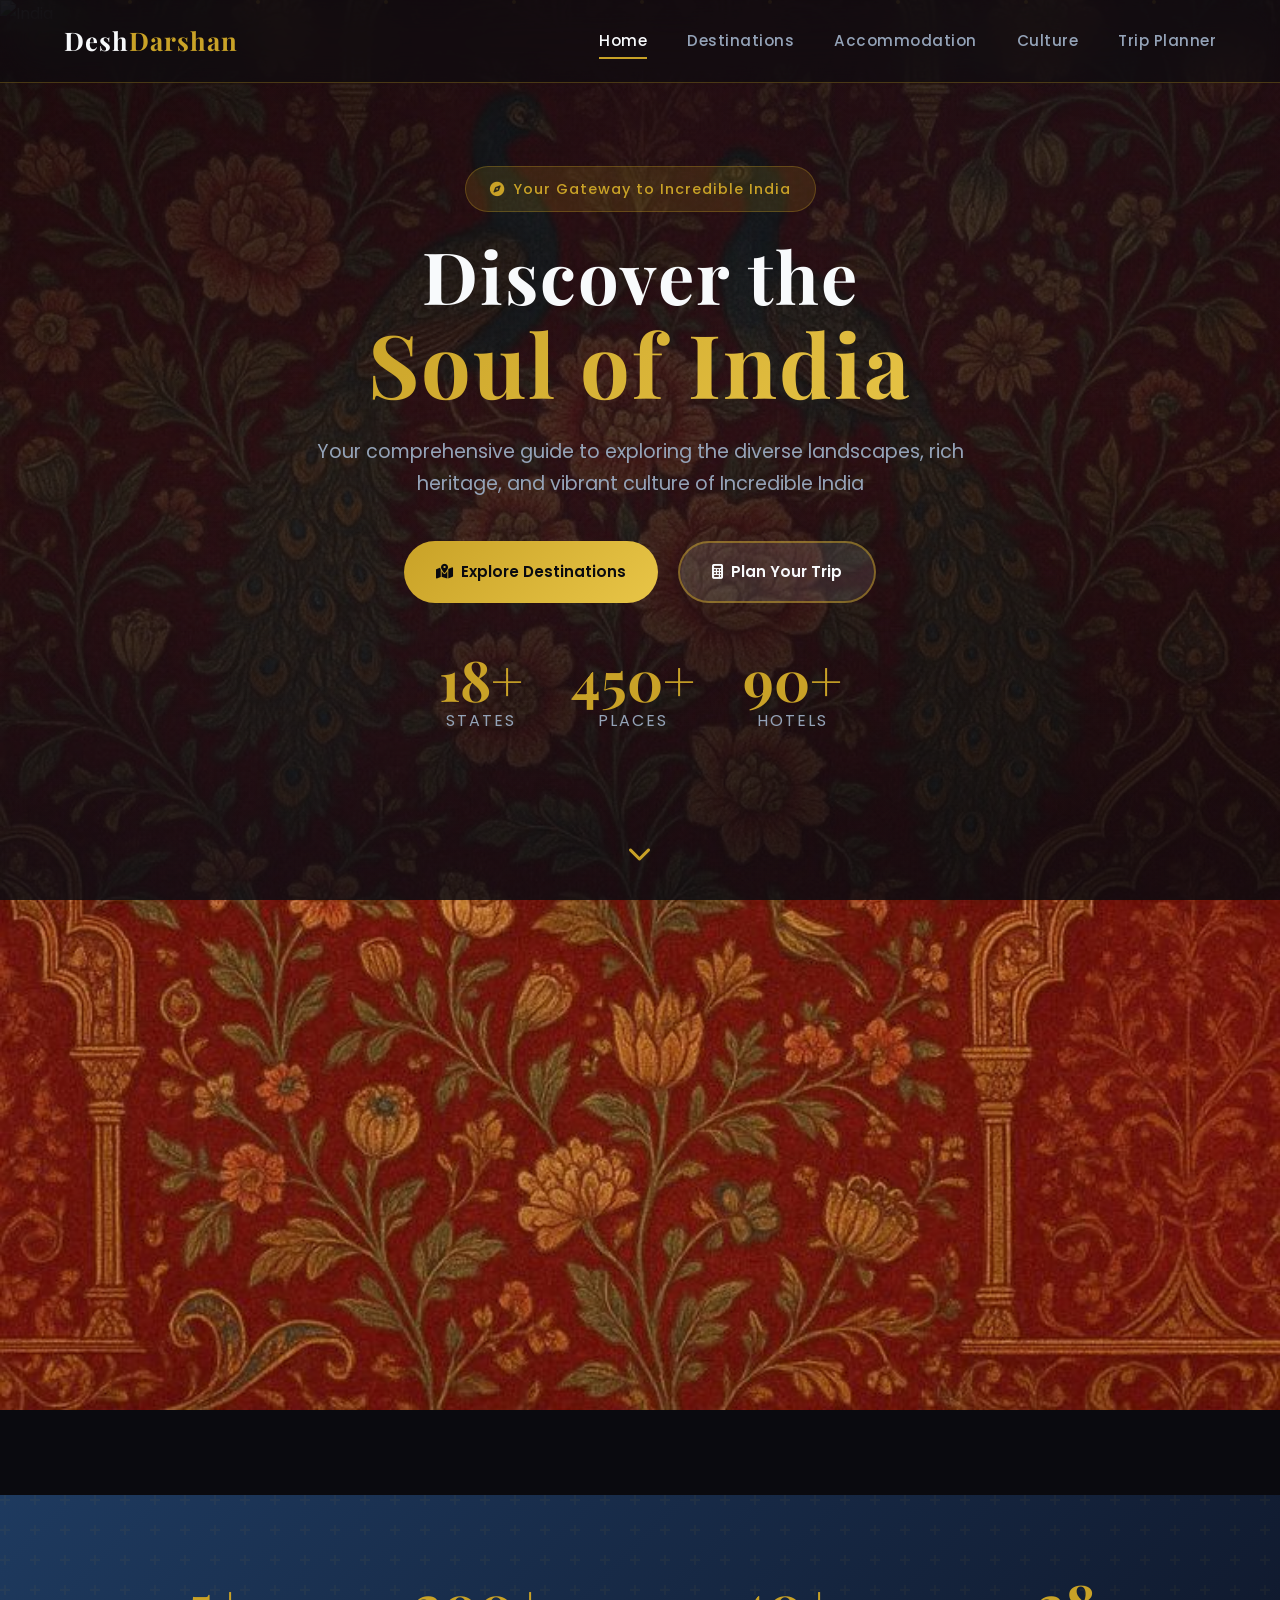
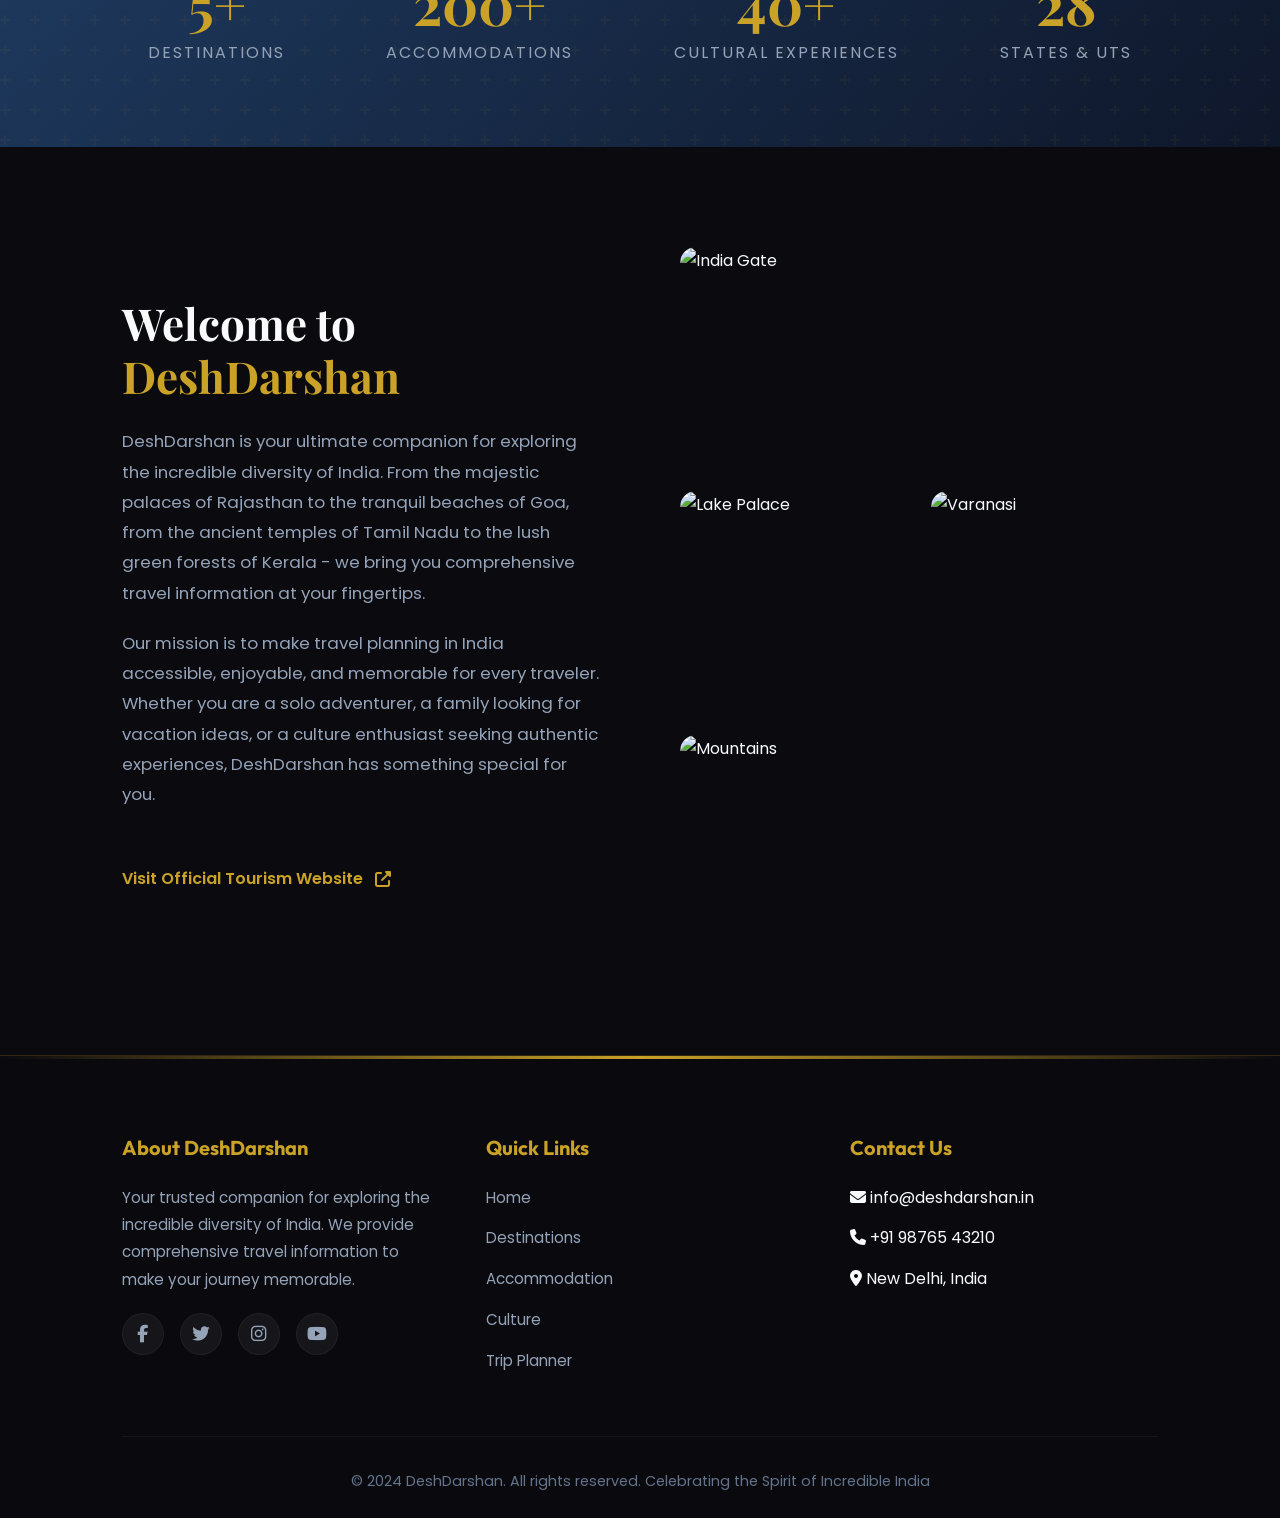
==== commit b13a2928: "Major upgrade: Hero section, animations, fonts, micro-interactions" ====
--- a/index.html
+++ b/index.html
@@ -26,7 +26,7 @@
 
     <section class="hero">
         <div class="hero-bg">
-            <img src="https://images.unsplash.com/photo-1524492412937-b28074a5d7da?w=1920&q=80" alt="Taj Mahal">
+            <img src="https://images.unsplash.com/photo-1524492412937-b28074a5d7da?w=1920&q=80" alt="India">
         </div>
         <div class="hero-overlay"></div>
         <div class="hero-particles">
@@ -45,8 +45,8 @@
                 <i class="fas fa-compass"></i>
                 Your Gateway to Incredible India
             </div>
-            <h1>Discover the Magic of <span>Incredible India</span></h1>
-            <p>Your comprehensive guide to exploring the diverse landscapes, rich heritage, and vibrant culture of India</p>
+            <h1>Discover the <span class="highlight">Soul of India</span></h1>
+            <p>Your comprehensive guide to exploring the diverse landscapes, rich heritage, and vibrant culture of Incredible India</p>
             <div class="hero-buttons">
                 <a href="destinations.html" class="btn btn-primary">
                     <i class="fas fa-map-marked-alt"></i> Explore Destinations
@@ -55,6 +55,23 @@
                     <i class="fas fa-calculator"></i> Plan Your Trip
                 </a>
             </div>
+            <div class="hero-stats">
+                <div class="stat">
+                    <span class="stat-number">20+</span>
+                    <span class="stat-label">States</span>
+                </div>
+                <div class="stat">
+                    <span class="stat-number">500+</span>
+                    <span class="stat-label">Places</span>
+                </div>
+                <div class="stat">
+                    <span class="stat-number">100+</span>
+                    <span class="stat-label">Hotels</span>
+                </div>
+            </div>
+        </div>
+        <div class="scroll-indicator">
+            <i class="fas fa-chevron-down"></i>
         </div>
     </section>
 
--- a/css/styles.css
+++ b/css/styles.css
@@ -1,4 +1,4 @@
-@import url('https://fonts.googleapis.com/css2?family=Outfit:wght@300;400;500;600;700&family=Playfair+Display:wght@400;500;600;700&display=swap');
+@import url('https://fonts.googleapis.com/css2?family=Playfair+Display:wght@400;500;600;700;800&family=Poppins:wght@300;400;500;600;700&family=Outfit:wght@300;400;500;600;700&display=swap');
 
 :root {
     --primary: #0f172a;
@@ -35,17 +35,52 @@
 }
 
 body {
-    font-family: 'Outfit', sans-serif;
+    font-family: 'Poppins', 'Outfit', sans-serif;
     background-color: var(--bg-dark);
+    background-image: url('../download.jpg');
+    background-size: cover;
+    background-position: center;
+    background-attachment: fixed;
+    background-repeat: no-repeat;
     color: var(--text-primary);
     line-height: 1.7;
     overflow-x: hidden;
+    position: relative;
+}
+
+body::before {
+    content: '';
+    position: fixed;
+    top: 0;
+    left: 0;
+    width: 100%;
+    height: 100%;
+    background: linear-gradient(135deg, rgba(10, 10, 15, 0.5) 0%, rgba(15, 23, 42, 0.45) 50%, rgba(10, 10, 15, 0.5) 100%);
+    z-index: -1;
 }
 
 h1, h2, h3, h4 {
     font-family: 'Playfair Display', serif;
-    font-weight: 600;
+    font-weight: 700;
     line-height: 1.2;
+}
+
+h1 {
+    font-size: clamp(2.5rem, 6vw, 4.5rem);
+    letter-spacing: 2px;
+}
+
+h2 {
+    font-size: clamp(2rem, 4vw, 3rem);
+}
+
+h3 {
+    font-size: clamp(1.3rem, 2vw, 1.8rem);
+}
+
+.highlight {
+    color: var(--accent);
+    display: block;
 }
 
 a {
@@ -73,9 +108,9 @@
     left: 0;
     right: 0;
     z-index: 1000;
-    background: rgba(10, 10, 15, 0.85);
+    background: rgba(10, 10, 15, 0.6);
     backdrop-filter: blur(20px);
-    border-bottom: 1px solid rgba(201, 162, 39, 0.1);
+    border-bottom: 1px solid rgba(201, 162, 39, 0.3);
     padding: 1.2rem 5%;
     display: flex;
     justify-content: space-between;
@@ -85,7 +120,7 @@
 
 .navbar.scrolled {
     padding: 0.8rem 5%;
-    background: rgba(10, 10, 15, 0.95);
+    background: rgba(10, 10, 15, 0.8);
 }
 
 .logo {
@@ -166,29 +201,29 @@
 .hero-bg {
     position: absolute;
     inset: 0;
-    z-index: -1;
+    z-index: -2;
 }
 
 .hero-bg img {
     width: 100%;
     height: 100%;
     object-fit: cover;
-    transform: scale(1.1);
-    animation: heroZoom 20s ease-in-out infinite alternate;
+    animation: heroZoom 25s ease-in-out infinite alternate;
 }
 
 @keyframes heroZoom {
-    from { transform: scale(1.1); }
-    to { transform: scale(1.2); }
+    from { transform: scale(1); }
+    to { transform: scale(1.1); }
 }
 
 .hero-overlay {
     position: absolute;
     inset: 0;
     background: linear-gradient(180deg, 
-        rgba(10, 10, 15, 0.7) 0%, 
-        rgba(10, 10, 15, 0.5) 50%,
-        rgba(10, 10, 15, 0.9) 100%);
+        rgba(10, 10, 15, 0.6) 0%, 
+        rgba(10, 10, 15, 0.4) 50%,
+        rgba(10, 10, 15, 0.7) 100%);
+    z-index: -1;
 }
 
 .hero-particles {
@@ -203,14 +238,14 @@
     height: 4px;
     background: var(--accent);
     border-radius: 50%;
-    opacity: 0.3;
+    opacity: 0.4;
     animation: float 15s infinite;
 }
 
 @keyframes float {
     0%, 100% { transform: translateY(100vh) rotate(0deg); opacity: 0; }
-    10% { opacity: 0.3; }
-    90% { opacity: 0.3; }
+    10% { opacity: 0.4; }
+    90% { opacity: 0.4; }
     100% { transform: translateY(-100vh) rotate(720deg); opacity: 0; }
 }
 
@@ -228,22 +263,25 @@
     gap: 0.5rem;
     background: rgba(201, 162, 39, 0.15);
     border: 1px solid rgba(201, 162, 39, 0.3);
-    padding: 0.5rem 1.25rem;
+    padding: 0.6rem 1.5rem;
     border-radius: 50px;
-    font-size: 0.85rem;
+    font-size: 0.9rem;
     color: var(--accent);
     margin-bottom: 1.5rem;
     animation: fadeInDown 1s ease 0.2s both;
+    font-family: 'Poppins', sans-serif;
+    font-weight: 500;
+    letter-spacing: 1px;
 }
 
 .hero h1 {
-    font-size: 4.5rem;
     margin-bottom: 1.5rem;
     line-height: 1.1;
     animation: fadeInUp 1s ease 0.4s both;
 }
 
-.hero h1 span {
+.hero h1 .highlight {
+    font-size: clamp(3rem, 7vw, 5.5rem);
     background: var(--gradient-2);
     -webkit-background-clip: text;
     -webkit-text-fill-color: transparent;
@@ -251,30 +289,80 @@
 }
 
 .hero p {
-    font-size: 1.25rem;
+    font-size: 1.2rem;
     color: var(--text-secondary);
     margin-bottom: 2.5rem;
-    max-width: 600px;
+    max-width: 650px;
     margin-left: auto;
     margin-right: auto;
     animation: fadeInUp 1s ease 0.6s both;
+    font-family: 'Poppins', sans-serif;
 }
 
 .hero-buttons {
     display: flex;
-    gap: 1rem;
+    gap: 1.2rem;
     justify-content: center;
     flex-wrap: wrap;
     animation: fadeInUp 1s ease 0.8s both;
 }
 
+.hero-stats {
+    display: flex;
+    justify-content: center;
+    gap: 3rem;
+    margin-top: 3rem;
+    animation: fadeInUp 1s ease 1s both;
+}
+
+.stat {
+    text-align: center;
+}
+
+.stat-number {
+    display: block;
+    font-family: 'Playfair Display', serif;
+    font-size: 2.5rem;
+    font-weight: 700;
+    color: var(--accent);
+}
+
+.stat-label {
+    font-size: 0.85rem;
+    color: var(--text-secondary);
+    text-transform: uppercase;
+    letter-spacing: 2px;
+    font-family: 'Poppins', sans-serif;
+}
+
+.scroll-indicator {
+    position: absolute;
+    bottom: 30px;
+    left: 50%;
+    transform: translateX(-50%);
+    animation: bounce 2s infinite;
+}
+
+.scroll-indicator i {
+    font-size: 1.5rem;
+    color: var(--accent);
+}
+
+@keyframes bounce {
+    0%, 20%, 50%, 80%, 100% { transform: translateX(-50%) translateY(0); }
+    40% { transform: translateX(-50%) translateY(-15px); }
+    60% { transform: translateX(-50%) translateY(-7px); }
+}
+
 @keyframes fadeInUp {
-    from { opacity: 0; transform: translateY(30px); }
+    from { opacity: 0; transform: translateY(40px); }
     to { opacity: 1; transform: translateY(0); }
 }
 
 @keyframes fadeInDown {
     from { opacity: 0; transform: translateY(-20px); }
+    to { opacity: 1; transform: translateY(0); }
+}
     to { opacity: 1; transform: translateY(0); }
 }
 
@@ -293,26 +381,71 @@
     overflow: hidden;
 }
 
+/* ========== BUTTONS ========== */
+.btn {
+    display: inline-flex;
+    align-items: center;
+    gap: 0.5rem;
+    padding: 1rem 2rem;
+    border-radius: 50px;
+    font-family: 'Poppins', sans-serif;
+    font-weight: 600;
+    font-size: 0.95rem;
+    cursor: pointer;
+    transition: all 0.4s cubic-bezier(0.4, 0, 0.2, 1);
+    border: none;
+    text-decoration: none;
+    position: relative;
+    overflow: hidden;
+}
+
+.btn::before {
+    content: '';
+    position: absolute;
+    top: 50%;
+    left: 50%;
+    width: 0;
+    height: 0;
+    background: rgba(255, 255, 255, 0.2);
+    border-radius: 50%;
+    transform: translate(-50%, -50%);
+    transition: width 0.6s, height 0.6s;
+}
+
+.btn:hover::before {
+    width: 300px;
+    height: 300px;
+}
+
 .btn-primary {
     background: var(--gradient-2);
     color: var(--bg-dark);
 }
 
 .btn-primary:hover {
-    transform: translateY(-3px);
-    box-shadow: 0 10px 30px rgba(201, 162, 39, 0.4);
+    transform: translateY(-3px) scale(1.05);
+    box-shadow: 0 15px 40px rgba(201, 162, 39, 0.5);
 }
 
 .btn-secondary {
     background: rgba(255, 255, 255, 0.1);
     color: var(--text-primary);
-    border: 1px solid rgba(255, 255, 255, 0.2);
+    border: 2px solid rgba(201, 162, 39, 0.5);
     backdrop-filter: blur(10px);
 }
 
 .btn-secondary:hover {
-    background: rgba(255, 255, 255, 0.2);
-    transform: translateY(-3px);
+    background: rgba(201, 162, 39, 0.2);
+    transform: translateY(-3px) scale(1.05);
+    border-color: var(--accent);
+}
+
+.btn i {
+    transition: transform 0.3s;
+}
+
+.btn:hover i {
+    transform: translateX(5px);
 }
 
 /* ========== 3D CARDS ========== */
@@ -375,13 +508,15 @@
     gap: 2rem;
 }
 
+/* ========== FEATURE CARDS ========== */
 .feature-card {
-    background: var(--bg-card);
-    border-radius: var(--radius-md);
+    background: rgba(18, 18, 26, 0.8);
+    backdrop-filter: blur(15px);
+    border-radius: var(--radius-lg);
     padding: 2.5rem;
     text-align: center;
-    border: 1px solid rgba(255, 255, 255, 0.05);
-    transition: var(--transition);
+    border: 1px solid rgba(201, 162, 39, 0.15);
+    transition: all 0.4s cubic-bezier(0.4, 0, 0.2, 1);
     position: relative;
     overflow: hidden;
 }
@@ -392,10 +527,10 @@
     top: 0;
     left: 0;
     right: 0;
-    height: 3px;
+    height: 4px;
     background: var(--gradient-2);
     transform: scaleX(0);
-    transition: var(--transition);
+    transition: all 0.4s cubic-bezier(0.4, 0, 0.2, 1);
 }
 
 .feature-card:hover::before {
@@ -403,26 +538,30 @@
 }
 
 .feature-card:hover {
-    transform: translateY(-8px);
-    box-shadow: var(--shadow-lg);
+    transform: translateY(-10px) scale(1.02);
+    box-shadow: 0 20px 50px rgba(201, 162, 39, 0.2);
+    border-color: rgba(201, 162, 39, 0.4);
 }
 
 .feature-icon {
-    width: 80px;
-    height: 80px;
+    width: 90px;
+    height: 90px;
     margin: 0 auto 1.5rem;
-    background: rgba(201, 162, 39, 0.1);
+    background: linear-gradient(135deg, rgba(201, 162, 39, 0.2) 0%, rgba(201, 162, 39, 0.05) 100%);
     border-radius: 50%;
     display: flex;
     align-items: center;
     justify-content: center;
-    font-size: 2rem;
-    color: var(--accent);
-    transition: var(--transition);
+    font-size: 2.2rem;
+    color: var(--accent);
+    transition: all 0.4s cubic-bezier(0.4, 0, 0.2, 1);
 }
 
 .feature-card:hover .feature-icon {
-    background: var(--accent);
+    background: var(--gradient-2);
+    color: var(--bg-dark);
+    transform: scale(1.1) rotate(5deg);
+}
     color: var(--bg-dark);
     transform: scale(1.1);
 }
@@ -590,17 +729,18 @@
 }
 
 .destination-card {
-    background: var(--bg-card);
+    background: rgba(18, 18, 26, 0.8);
+    backdrop-filter: blur(10px);
     border-radius: var(--radius-md);
     overflow: hidden;
-    border: 1px solid rgba(255, 255, 255, 0.05);
+    border: 1px solid rgba(201, 162, 39, 0.1);
     transition: var(--transition);
 }
 
 .destination-card:hover {
     transform: translateY(-10px) rotateX(2deg);
     box-shadow: var(--shadow-lg);
-    border-color: rgba(201, 162, 39, 0.2);
+    border-color: rgba(201, 162, 39, 0.4);
 }
 
 .destination-image {
@@ -976,18 +1116,19 @@
 }
 
 .culture-card {
-    background: var(--bg-elevated);
+    background: rgba(26, 26, 37, 0.8);
+    backdrop-filter: blur(10px);
     border-radius: var(--radius-md);
     padding: 2rem;
     text-align: center;
-    border: 1px solid rgba(255, 255, 255, 0.05);
+    border: 1px solid rgba(201, 162, 39, 0.1);
     transition: var(--transition);
 }
 
 .culture-card:hover {
     transform: translateY(-8px);
     box-shadow: var(--shadow-lg);
-    border-color: rgba(201, 162, 39, 0.2);
+    border-color: rgba(201, 162, 39, 0.3);
 }
 
 .culture-icon {
@@ -1301,7 +1442,6 @@
 /* ========== PAGE HEADER ========== */
 .page-header {
     padding: 160px 5% 80px;
-    background: var(--gradient-1);
     text-align: center;
     position: relative;
     overflow: hidden;
@@ -1314,6 +1454,12 @@
     left: 0;
     right: 0;
     bottom: 0;
+    background: rgba(10, 10, 15, 0.4);
+    backdrop-filter: blur(5px);
+    z-index: -1;
+}
+    right: 0;
+    bottom: 0;
     background: url("data:image/svg+xml,%3Csvg width='40' height='40' viewBox='0 0 40 40' xmlns='http://www.w3.org/2000/svg'%3E%3Cpath d='M20 20.5V18H0v-2h20v-2H0v-2h20v-2H0V8h20V6H0V4h20V2H0V0h22v20h2V0h2v20h2V0h2v20h2V0h2v20h2v2.5zM0 20h20v2H0v-2zm0 4h20v2H0v-2zm0 4h20v2H0v-2z' fill='%23c9a227' fill-opacity='0.03' fill-rule='evenodd'/%3E%3C/svg%3E");
 }
 
@@ -1332,11 +1478,12 @@
 
 /* ========== FOOTER ========== */
 .footer {
-    background: var(--bg-dark);
+    background: rgba(10, 10, 15, 0.9);
+    backdrop-filter: blur(20px);
     color: var(--text-light);
     padding: 80px 5% 25px;
     position: relative;
-    border-top: 1px solid rgba(255, 255, 255, 0.05);
+    border-top: 1px solid rgba(201, 162, 39, 0.2);
 }
 
 .footer::before {
@@ -1991,10 +2138,11 @@
 }
 
 .place-card {
-    background: var(--bg-card);
+    background: rgba(18, 18, 26, 0.8);
+    backdrop-filter: blur(10px);
     border-radius: var(--radius-md);
     overflow: hidden;
-    border: 1px solid rgba(255, 255, 255, 0.05);
+    border: 1px solid rgba(201, 162, 39, 0.1);
     cursor: pointer;
     transition: var(--transition);
 }
@@ -2111,6 +2259,13 @@
 .show-card {
     padding: 0 !important;
     overflow: hidden;
+    background: rgba(26, 26, 37, 0.8);
+    backdrop-filter: blur(10px);
+    border: 1px solid rgba(201, 162, 39, 0.1);
+}
+
+.show-card:hover {
+    border-color: rgba(201, 162, 39, 0.3);
 }
 
 .show-image {
@@ -2188,3 +2343,141 @@
     border-color: var(--accent);
     box-shadow: var(--shadow-glow);
 }
+
+/* ========== SCROLL ANIMATIONS ========== */
+.fade-in {
+    opacity: 0;
+    transform: translateY(30px);
+    transition: opacity 0.6s ease, transform 0.6s ease;
+}
+
+.fade-in.visible {
+    opacity: 1;
+    transform: translateY(0);
+}
+
+.slide-left {
+    opacity: 0;
+    transform: translateX(-50px);
+    transition: opacity 0.6s ease, transform 0.6s ease;
+}
+
+.slide-left.visible {
+    opacity: 1;
+    transform: translateX(0);
+}
+
+.slide-right {
+    opacity: 0;
+    transform: translateX(50px);
+    transition: opacity 0.6s ease, transform 0.6s ease;
+}
+
+.slide-right.visible {
+    opacity: 1;
+    transform: translateX(0);
+}
+
+.scale-in {
+    opacity: 0;
+    transform: scale(0.8);
+    transition: opacity 0.6s ease, transform 0.6s ease;
+}
+
+.scale-in.visible {
+    opacity: 1;
+    transform: scale(1);
+}
+
+/* Image Zoom on Hover */
+.img-zoom {
+    overflow: hidden;
+}
+
+.img-zoom img {
+    transition: transform 0.5s ease;
+}
+
+.img-zoom:hover img {
+    transform: scale(1.15);
+}
+
+/* Section Animation */
+section {
+    position: relative;
+}
+
+.section-animate {
+    opacity: 0;
+    transform: translateY(50px);
+    transition: all 0.8s cubic-bezier(0.4, 0, 0.2, 1);
+}
+
+.section-animate.visible {
+    opacity: 1;
+    transform: translateY(0);
+}
+
+/* Card Hover Glow */
+.card-glow {
+    position: relative;
+}
+
+.card-glow::after {
+    content: '';
+    position: absolute;
+    inset: -2px;
+    background: var(--gradient-2);
+    border-radius: inherit;
+    z-index: -1;
+    opacity: 0;
+    filter: blur(15px);
+    transition: opacity 0.4s ease;
+}
+
+.card-glow:hover::after {
+    opacity: 0.5;
+}
+
+/* Loading Animation */
+.loading {
+    position: relative;
+}
+
+.loading::after {
+    content: '';
+    position: absolute;
+    top: 0;
+    left: 0;
+    right: 0;
+    bottom: 0;
+    background: var(--bg-dark);
+    display: flex;
+    align-items: center;
+    justify-content: center;
+}
+
+/* Pulse Animation */
+@keyframes pulse {
+    0%, 100% { transform: scale(1); }
+    50% { transform: scale(1.05); }
+}
+
+.pulse {
+    animation: pulse 2s infinite;
+}
+
+/* Shimmer Effect */
+@keyframes shimmer {
+    0% { background-position: -200% 0; }
+    100% { background-position: 200% 0; }
+}
+
+.shimmer {
+    background: linear-gradient(90deg, 
+        rgba(201, 162, 39, 0) 0%, 
+        rgba(201, 162, 39, 0.3) 50%, 
+        rgba(201, 162, 39, 0) 100%);
+    background-size: 200% 100%;
+    animation: shimmer 2s infinite;
+}
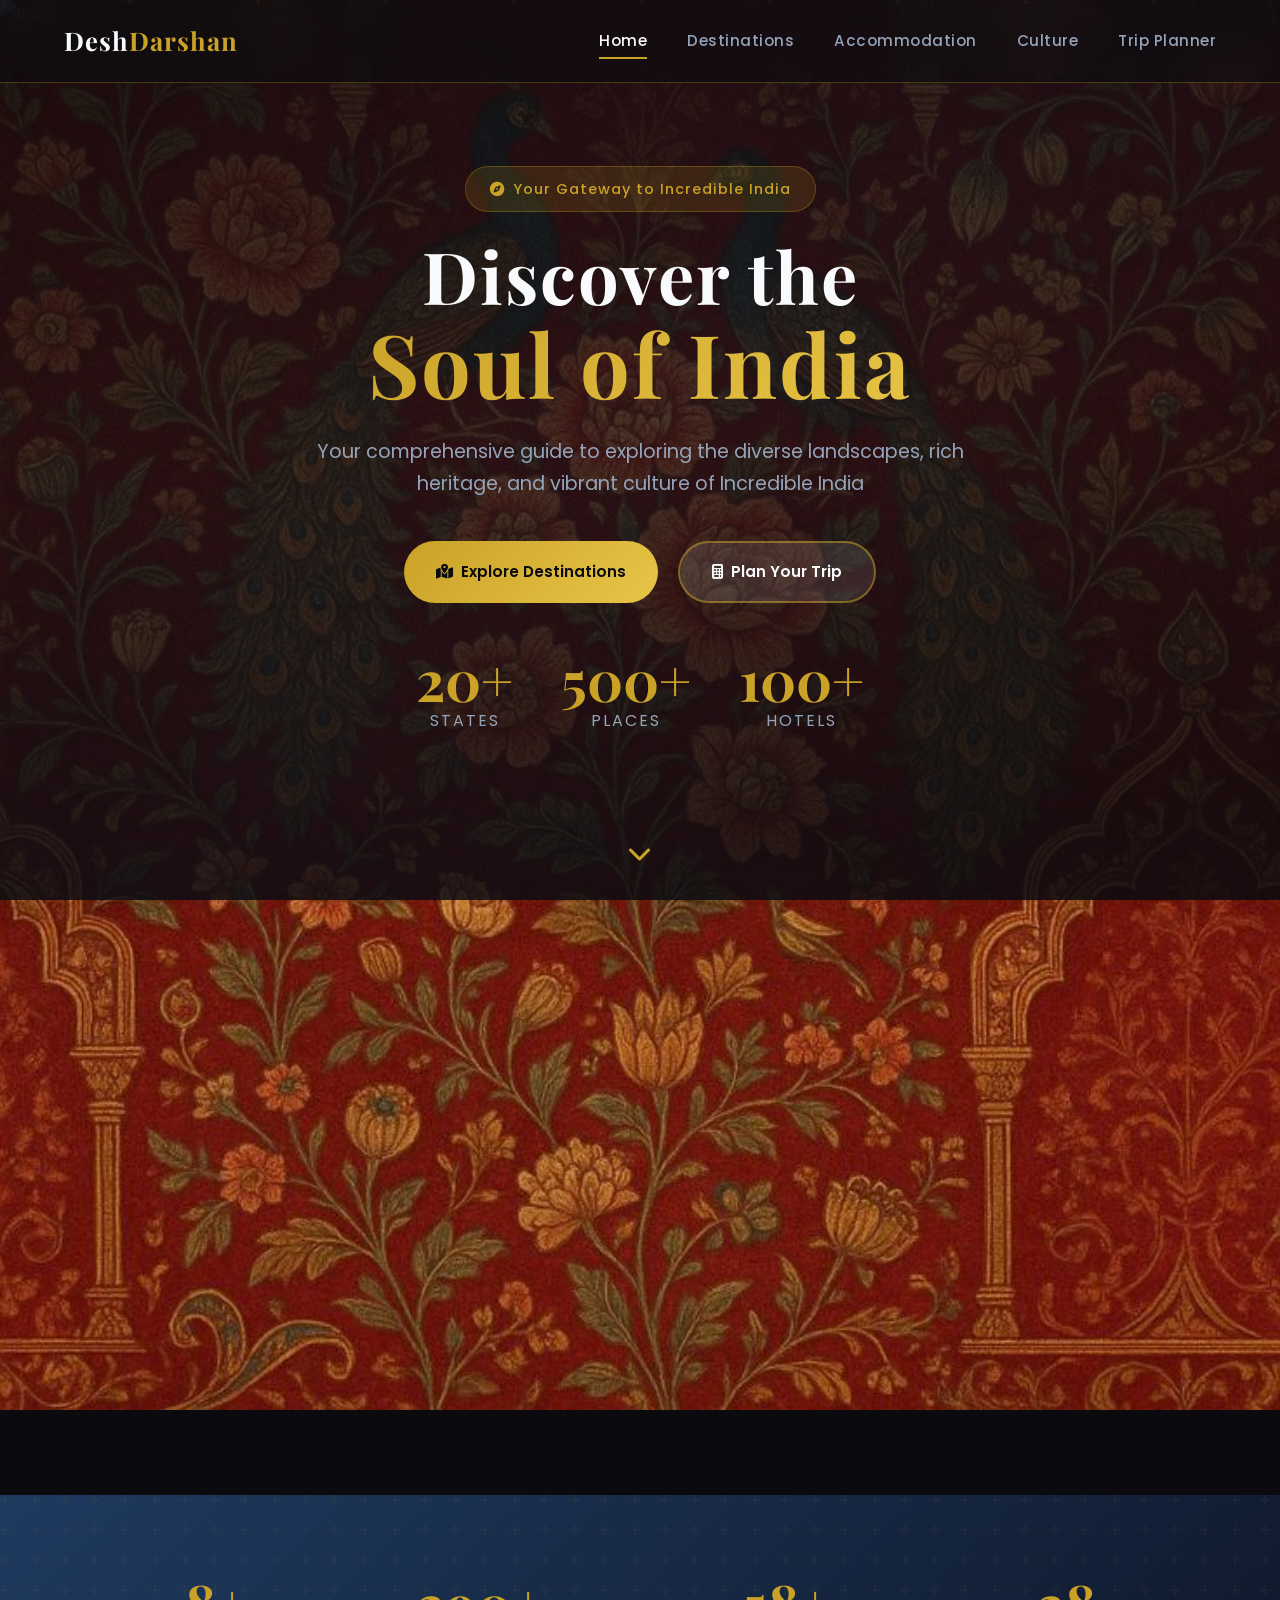
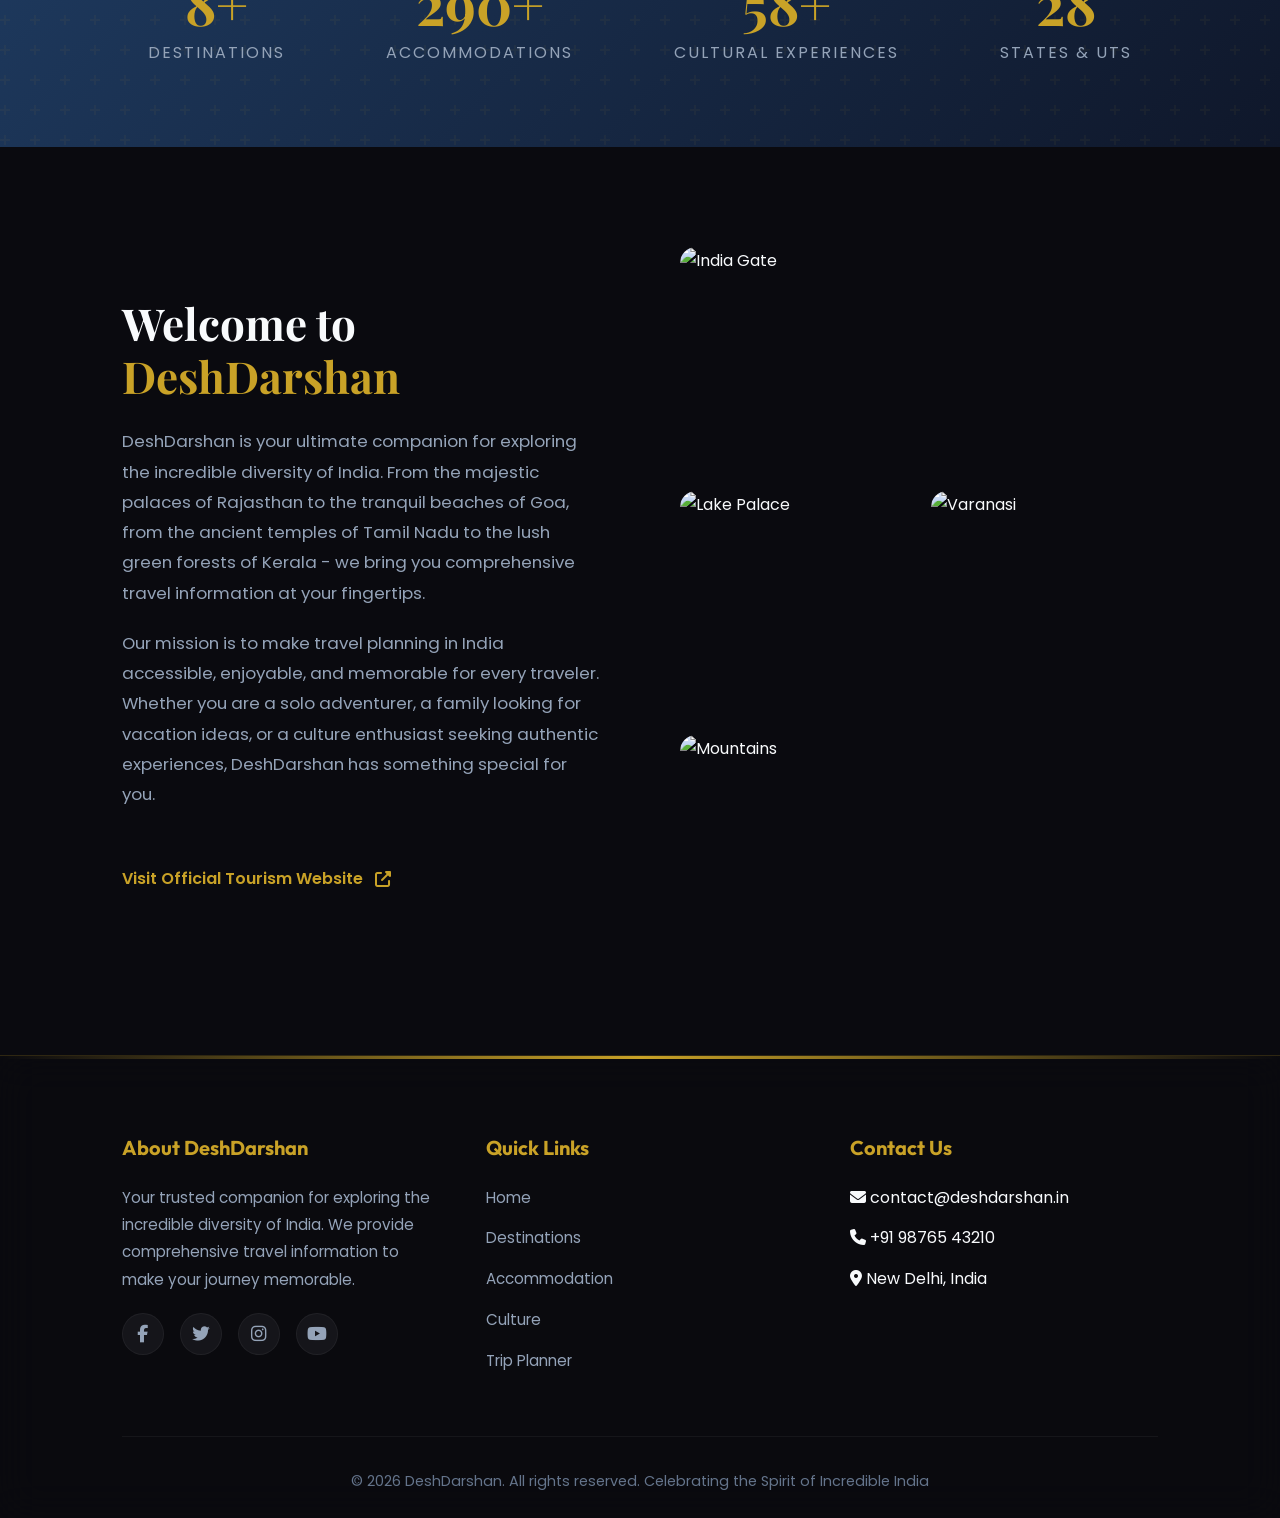
==== commit 6f9ec94a: "Hour 1-3 fixes: Updated copyright 2026, removed fake reviews, fixed distance calculator, improved de" ====
--- a/index.html
+++ b/index.html
@@ -186,14 +186,14 @@
                 <div class="footer-col">
                     <h3>Contact Us</h3>
                     <ul>
-                        <li><i class="fas fa-envelope"></i> info@deshdarshan.in</li>
+                        <li><i class="fas fa-envelope"></i> contact@deshdarshan.in</li>
                         <li><i class="fas fa-phone"></i> +91 98765 43210</li>
                         <li><i class="fas fa-map-marker-alt"></i> New Delhi, India</li>
                     </ul>
                 </div>
             </div>
             <div class="footer-bottom">
-                <p>&copy; 2024 DeshDarshan. All rights reserved. Celebrating the Spirit of Incredible India</p>
+                <p>&copy; 2026 DeshDarshan. All rights reserved. Celebrating the Spirit of Incredible India</p>
             </div>
         </div>
     </footer>
--- a/css/styles.css
+++ b/css/styles.css
@@ -729,22 +729,23 @@
 }
 
 .destination-card {
-    background: rgba(18, 18, 26, 0.8);
-    backdrop-filter: blur(10px);
-    border-radius: var(--radius-md);
+    background: rgba(18, 18, 26, 0.85);
+    backdrop-filter: blur(15px);
+    border-radius: var(--radius-lg);
     overflow: hidden;
-    border: 1px solid rgba(201, 162, 39, 0.1);
-    transition: var(--transition);
+    border: 1px solid rgba(201, 162, 39, 0.15);
+    transition: all 0.4s cubic-bezier(0.4, 0, 0.2, 1);
+    cursor: pointer;
 }
 
 .destination-card:hover {
-    transform: translateY(-10px) rotateX(2deg);
-    box-shadow: var(--shadow-lg);
-    border-color: rgba(201, 162, 39, 0.4);
+    transform: translateY(-10px) scale(1.02);
+    box-shadow: 0 25px 60px rgba(201, 162, 39, 0.25);
+    border-color: rgba(201, 162, 39, 0.5);
 }
 
 .destination-image {
-    height: 200px;
+    height: 220px;
     position: relative;
     overflow: hidden;
 }
@@ -753,21 +754,41 @@
     width: 100%;
     height: 100%;
     object-fit: cover;
-    transition: var(--transition);
+    transition: transform 0.5s ease;
 }
 
 .destination-card:hover .destination-image img {
     transform: scale(1.15);
 }
 
-.destination-image::after {
-    content: '';
-    position: absolute;
-    bottom: 0;
-    left: 0;
-    right: 0;
-    height: 80px;
-    background: linear-gradient(transparent, var(--bg-card));
+.destination-tags {
+    position: absolute;
+    top: 15px;
+    left: 15px;
+    right: 15px;
+    display: flex;
+    justify-content: space-between;
+    z-index: 2;
+}
+
+.budget-tag, .season-tag {
+    background: rgba(10, 10, 15, 0.8);
+    backdrop-filter: blur(10px);
+    padding: 0.4rem 0.8rem;
+    border-radius: 20px;
+    font-size: 0.75rem;
+    font-weight: 600;
+    font-family: 'Poppins', sans-serif;
+}
+
+.budget-tag {
+    color: var(--accent);
+    border: 1px solid rgba(201, 162, 39, 0.3);
+}
+
+.season-tag {
+    color: var(--text-primary);
+    border: 1px solid rgba(255, 255, 255, 0.2);
 }
 
 .destination-content {
@@ -2211,6 +2232,37 @@
     color: var(--accent);
 }
 
+.btn-explore {
+    display: inline-flex;
+    align-items: center;
+    gap: 0.5rem;
+    background: transparent;
+    color: var(--accent);
+    border: 1px solid var(--accent);
+    padding: 0.6rem 1.2rem;
+    border-radius: 25px;
+    font-family: 'Poppins', sans-serif;
+    font-weight: 500;
+    font-size: 0.85rem;
+    margin-top: 1rem;
+    cursor: pointer;
+    transition: all 0.3s ease;
+}
+
+.btn-explore:hover {
+    background: var(--accent);
+    color: var(--bg-dark);
+    transform: translateX(5px);
+}
+
+.btn-explore i {
+    transition: transform 0.3s ease;
+}
+
+.btn-explore:hover i {
+    transform: translateX(5px);
+}
+
 .lat-lng {
     font-size: 0.8rem;
     color: var(--text-muted) !important;
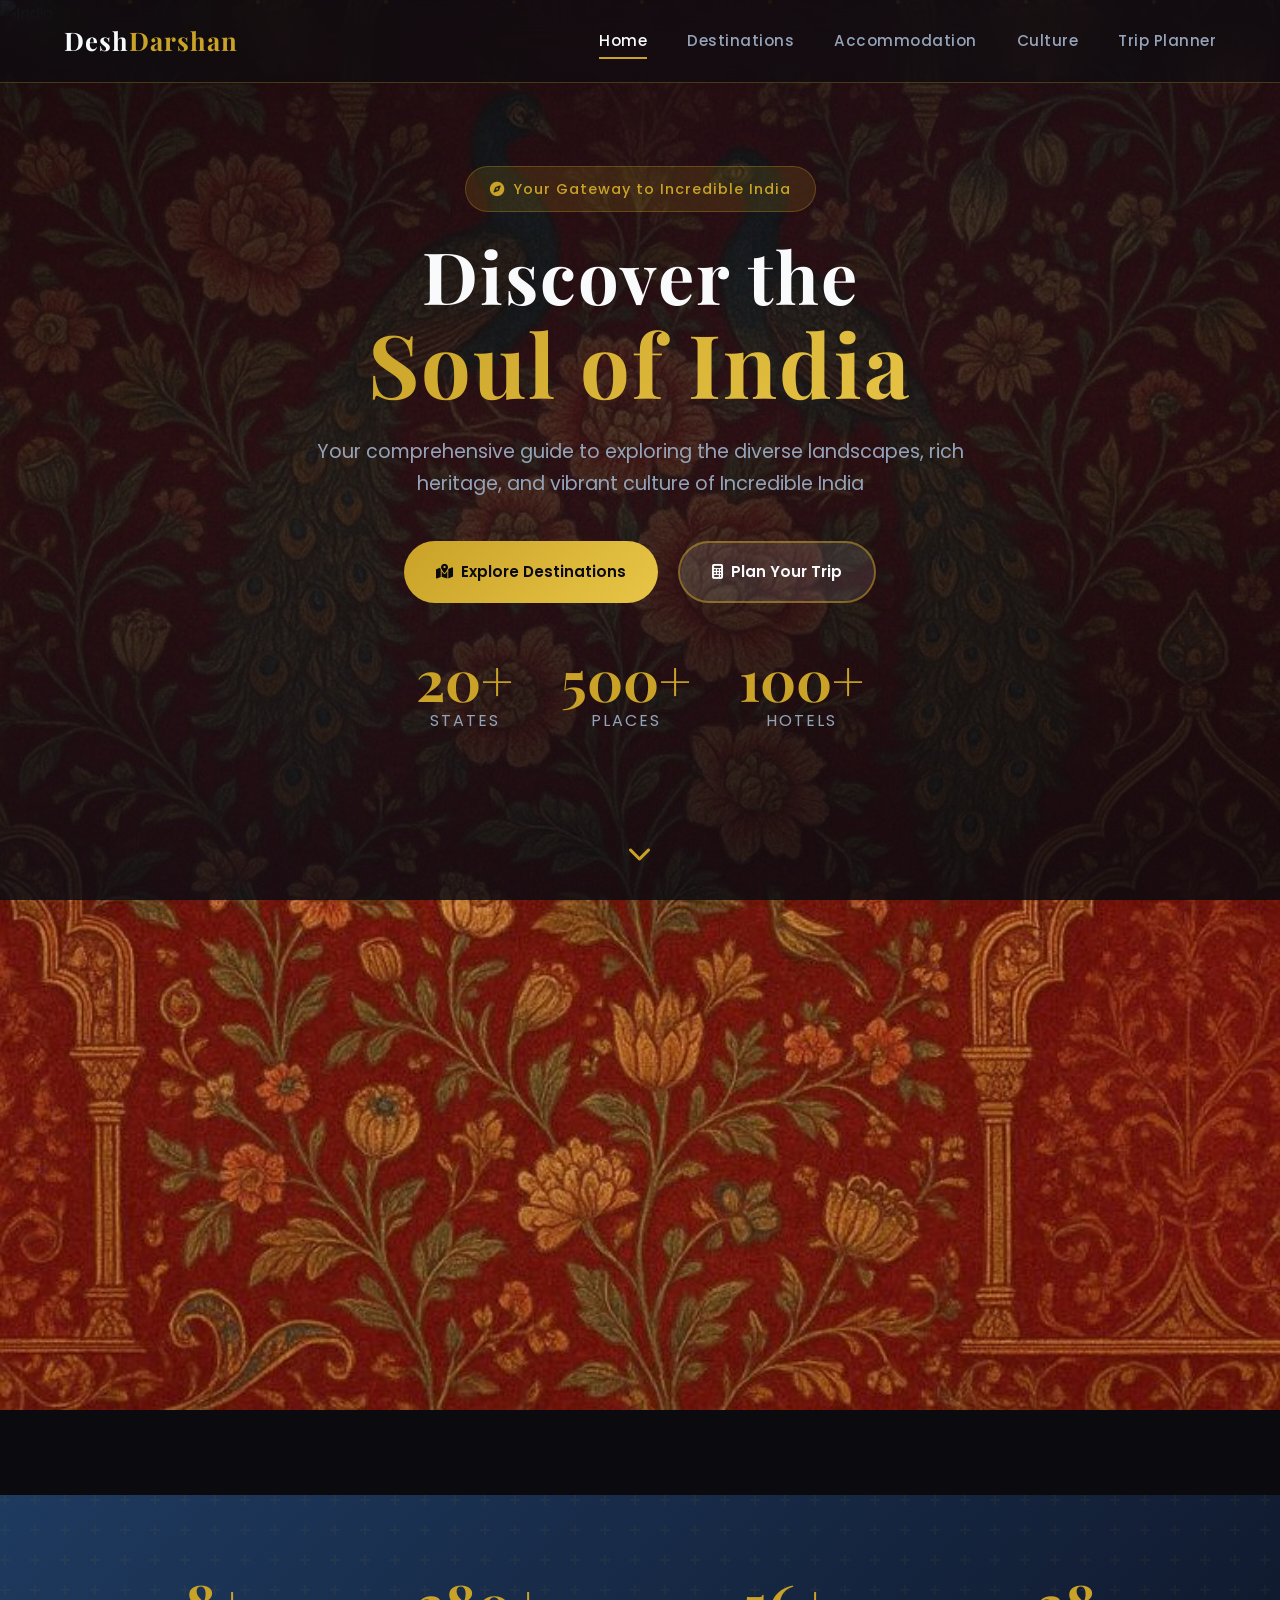
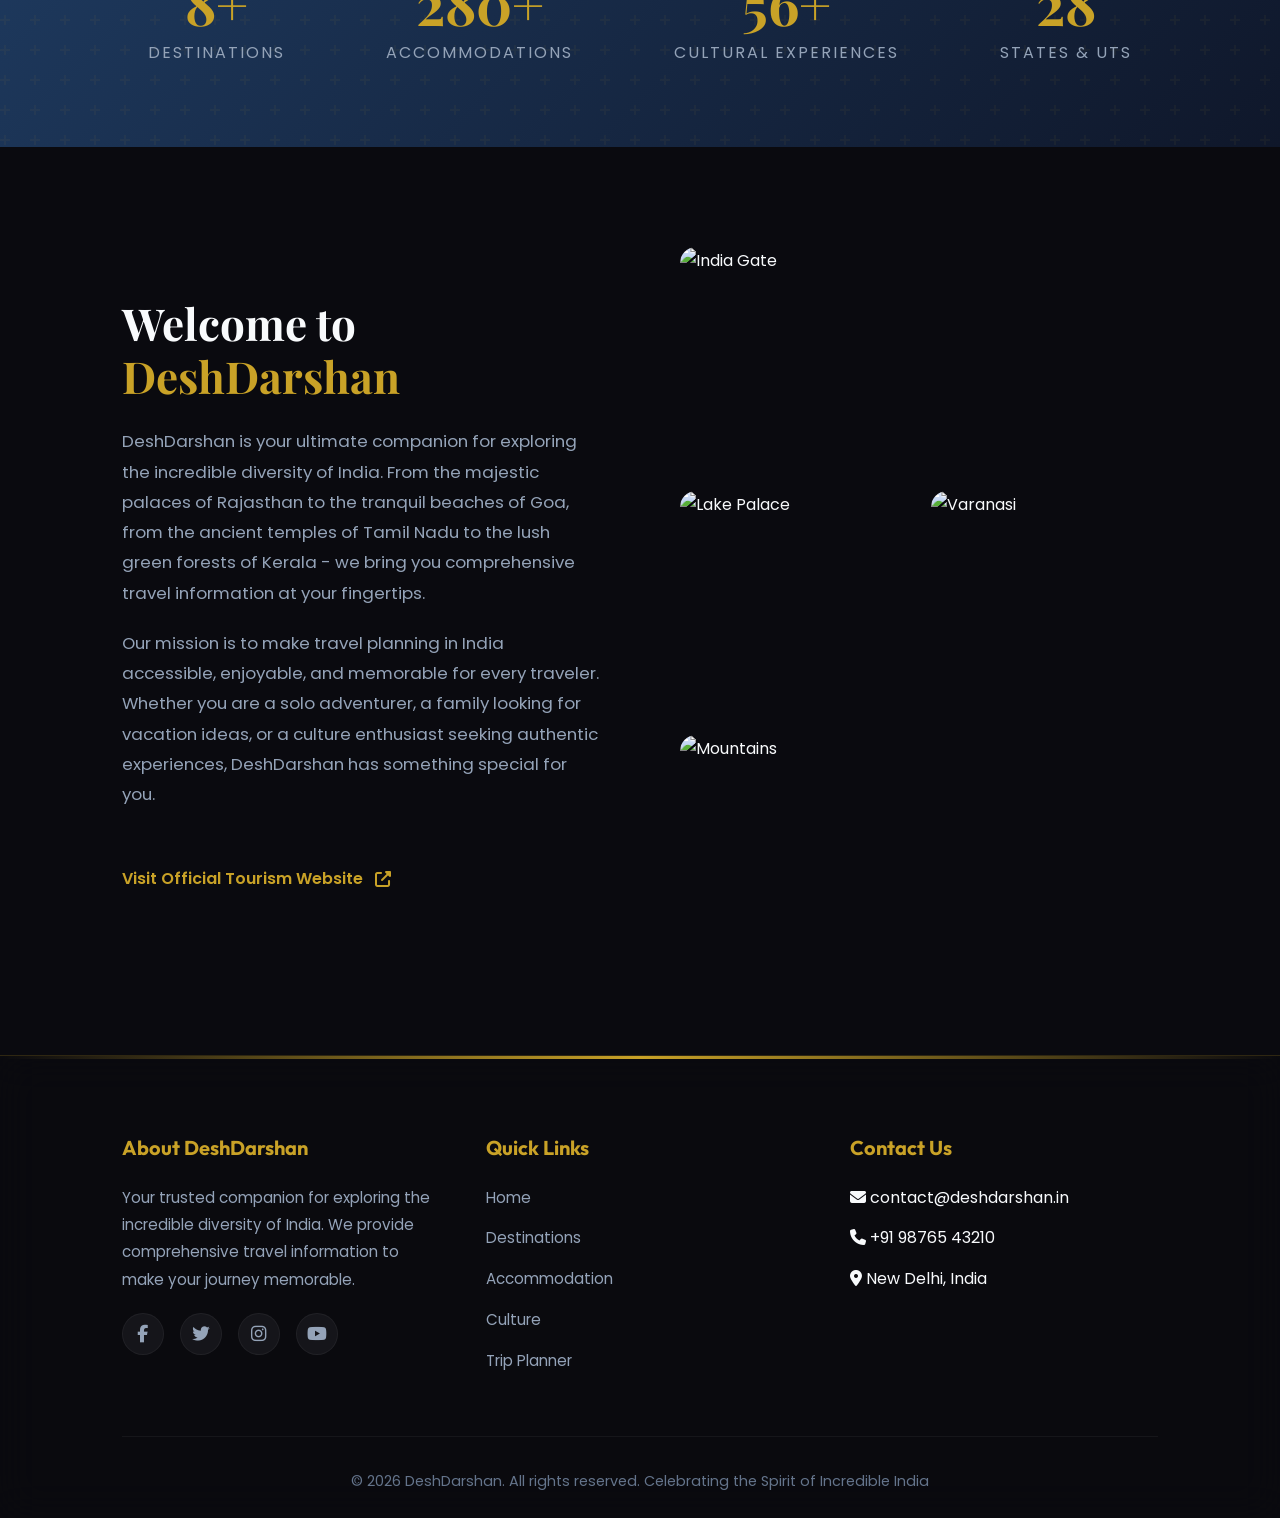
==== commit 35803185: "Hour 4-7: Filter functionality, page loaders, localStorage reviews, SPEC update" ====
--- a/index.html
+++ b/index.html
@@ -4,10 +4,31 @@
     <meta charset="UTF-8">
     <meta name="viewport" content="width=device-width, initial-scale=1.0">
     <title>DeshDarshan - Smart Indian Travel Planner</title>
+    <meta name="description" content="DeshDarshan - Your comprehensive guide to exploring India's diverse landscapes, rich heritage, and vibrant culture. Plan your perfect trip with interactive maps, curated destinations, and travel planner.">
+    <meta name="keywords" content="India travel, travel planner, Indian destinations, heritage sites, cultural tours, trip planner">
+    <meta property="og:title" content="DeshDarshan - Smart Indian Travel Planner">
+    <meta property="og:description" content="Explore India's treasures with interactive maps, curated destinations, and AI-powered trip planning.">
+    <meta property="og:image" content="https://images.unsplash.com/photo-1524492412937-b28074a5d7da?w=1200">
+    <meta property="og:type" content="website">
+    <link rel="icon" type="image/svg+xml" href="data:image/svg+xml,<svg xmlns='http://www.w3.org/2000/svg' viewBox='0 0 100 100'><text y='.9em' font-size='90'>🗺️</text></svg>">
     <link rel="stylesheet" href="css/styles.css">
     <link rel="stylesheet" href="https://cdnjs.cloudflare.com/ajax/libs/font-awesome/6.5.1/css/all.min.css">
+    <link href="https://unpkg.com/aos@2.3.1/dist/aos.css" rel="stylesheet">
 </head>
 <body>
+    <!-- Page Loader -->
+    <div class="page-loader">
+        <div class="loader-content">
+            <div class="loader-icon">
+                <i class="fas fa-compass"></i>
+            </div>
+            <h2>DeshDarshan</h2>
+            <div class="loader-bar">
+                <div class="loader-progress"></div>
+            </div>
+        </div>
+    </div>
+    
     <nav class="navbar">
         <a href="index.html" class="logo">Desh<span>Darshan</span></a>
         <ul class="nav-links">
--- a/css/styles.css
+++ b/css/styles.css
@@ -1,4 +1,67 @@
 @import url('https://fonts.googleapis.com/css2?family=Playfair+Display:wght@400;500;600;700;800&family=Poppins:wght@300;400;500;600;700&family=Outfit:wght@300;400;500;600;700&display=swap');
+
+/* ========== PAGE LOADER ========== */
+.page-loader {
+    position: fixed;
+    top: 0;
+    left: 0;
+    width: 100%;
+    height: 100%;
+    background: var(--bg-dark);
+    display: flex;
+    align-items: center;
+    justify-content: center;
+    z-index: 9999;
+    transition: opacity 0.5s ease, visibility 0.5s ease;
+}
+
+.page-loader.hidden {
+    opacity: 0;
+    visibility: hidden;
+}
+
+.loader-content {
+    text-align: center;
+}
+
+.loader-icon {
+    font-size: 4rem;
+    color: var(--accent);
+    margin-bottom: 1rem;
+    animation: pulse 1.5s infinite;
+}
+
+.loader-content h2 {
+    font-family: 'Playfair Display', serif;
+    font-size: 2rem;
+    color: var(--accent);
+    margin-bottom: 1.5rem;
+}
+
+.loader-bar {
+    width: 200px;
+    height: 4px;
+    background: rgba(255, 255, 255, 0.1);
+    border-radius: 2px;
+    overflow: hidden;
+}
+
+.loader-progress {
+    height: 100%;
+    background: var(--gradient-2);
+    animation: loading 1.5s ease-in-out infinite;
+}
+
+@keyframes loading {
+    0% { width: 0%; transform: translateX(0); }
+    50% { width: 100%; transform: translateX(0); }
+    100% { width: 100%; transform: translateX(100%); }
+}
+
+@keyframes pulse {
+    0%, 100% { transform: scale(1); opacity: 1; }
+    50% { transform: scale(1.1); opacity: 0.8; }
+}
 
 :root {
     --primary: #0f172a;
@@ -2263,6 +2326,37 @@
     transform: translateX(5px);
 }
 
+/* ========== FILTER BUTTONS ========== */
+.filter-buttons {
+    display: flex;
+    flex-wrap: wrap;
+    gap: 0.75rem;
+    justify-content: center;
+    margin-bottom: 3rem;
+}
+
+.filter-btn {
+    background: rgba(18, 18, 26, 0.8);
+    backdrop-filter: blur(10px);
+    border: 1px solid rgba(201, 162, 39, 0.2);
+    color: var(--text-secondary);
+    padding: 0.6rem 1.2rem;
+    border-radius: 25px;
+    font-family: 'Poppins', sans-serif;
+    font-size: 0.85rem;
+    font-weight: 500;
+    cursor: pointer;
+    transition: all 0.3s ease;
+}
+
+.filter-btn:hover,
+.filter-btn.active {
+    background: var(--accent);
+    color: var(--bg-dark);
+    border-color: var(--accent);
+    transform: translateY(-2px);
+}
+
 .lat-lng {
     font-size: 0.8rem;
     color: var(--text-muted) !important;
@@ -2281,6 +2375,14 @@
 
 .detail-section:last-child {
     margin-bottom: 0;
+}
+
+.no-results {
+    text-align: center;
+    padding: 3rem;
+    color: var(--text-secondary);
+    font-size: 1.1rem;
+    width: 100%;
 }
 
 /* Festival Month Style */
